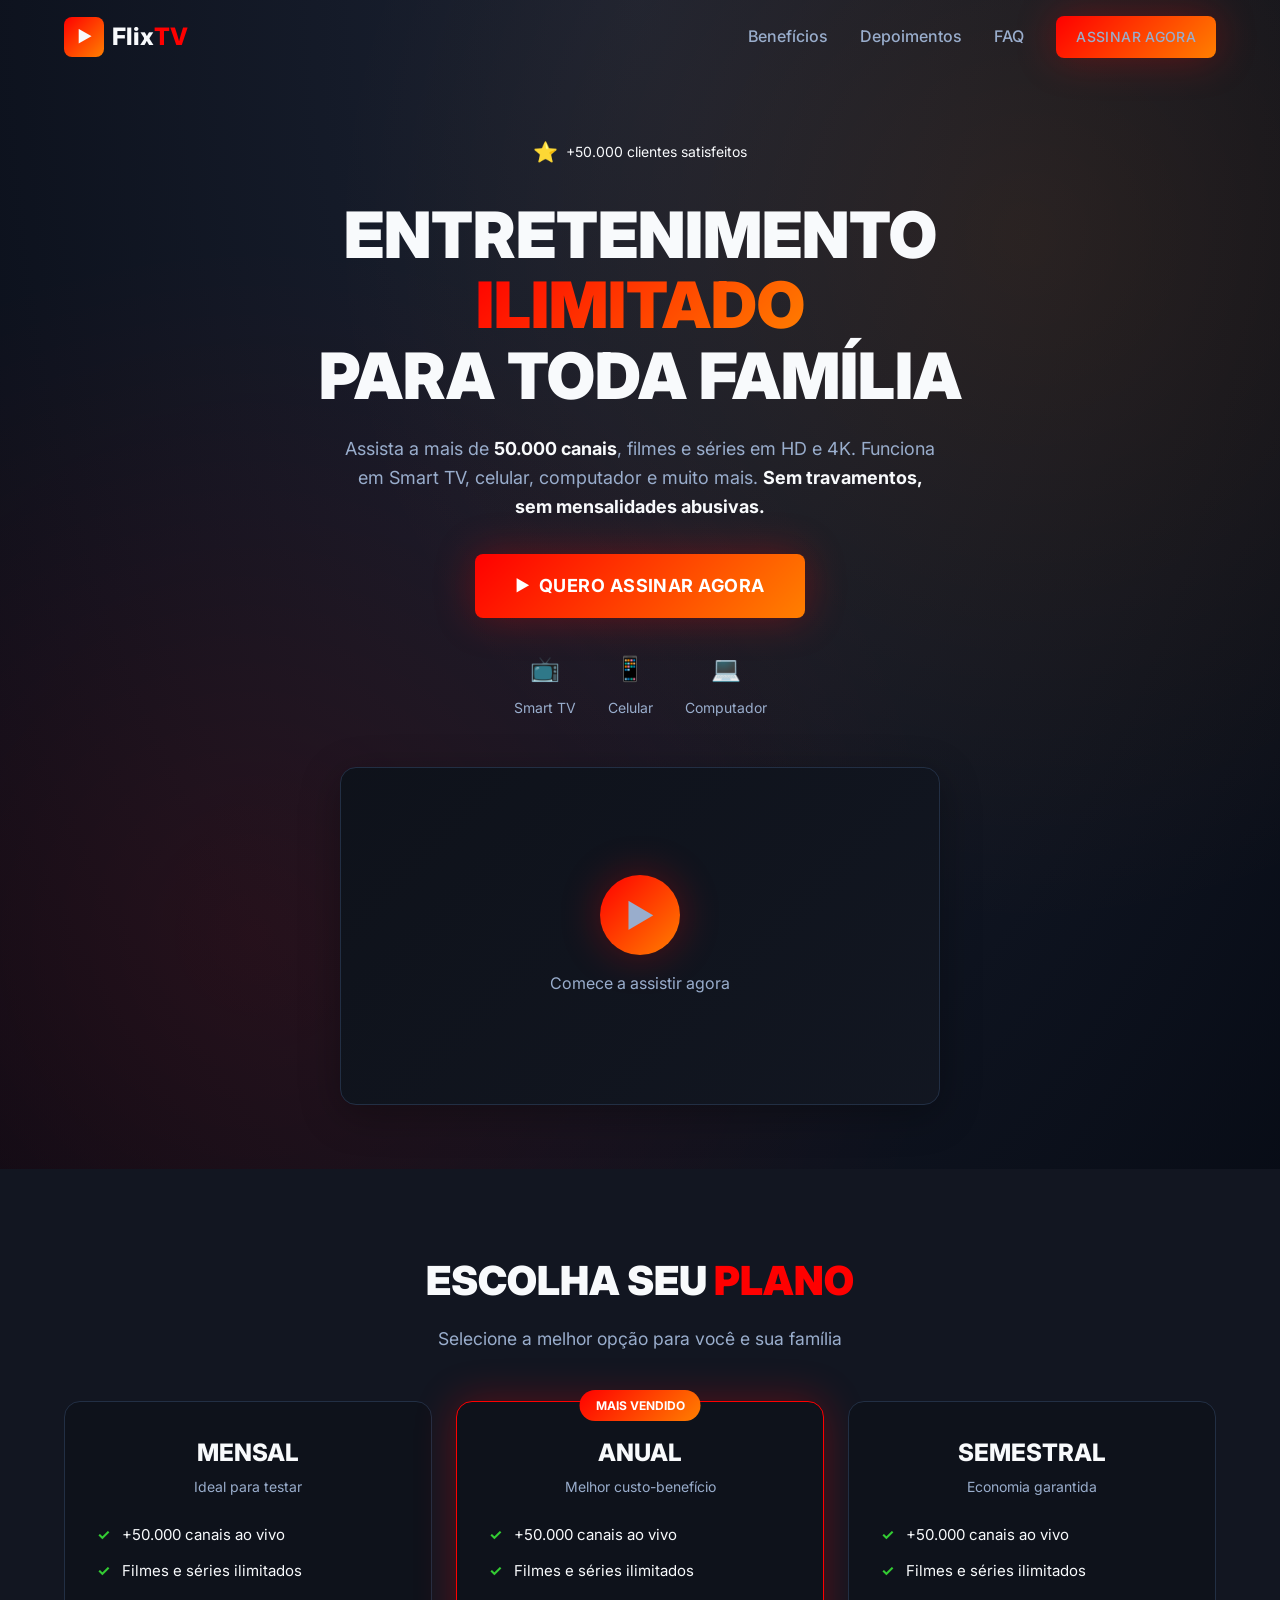
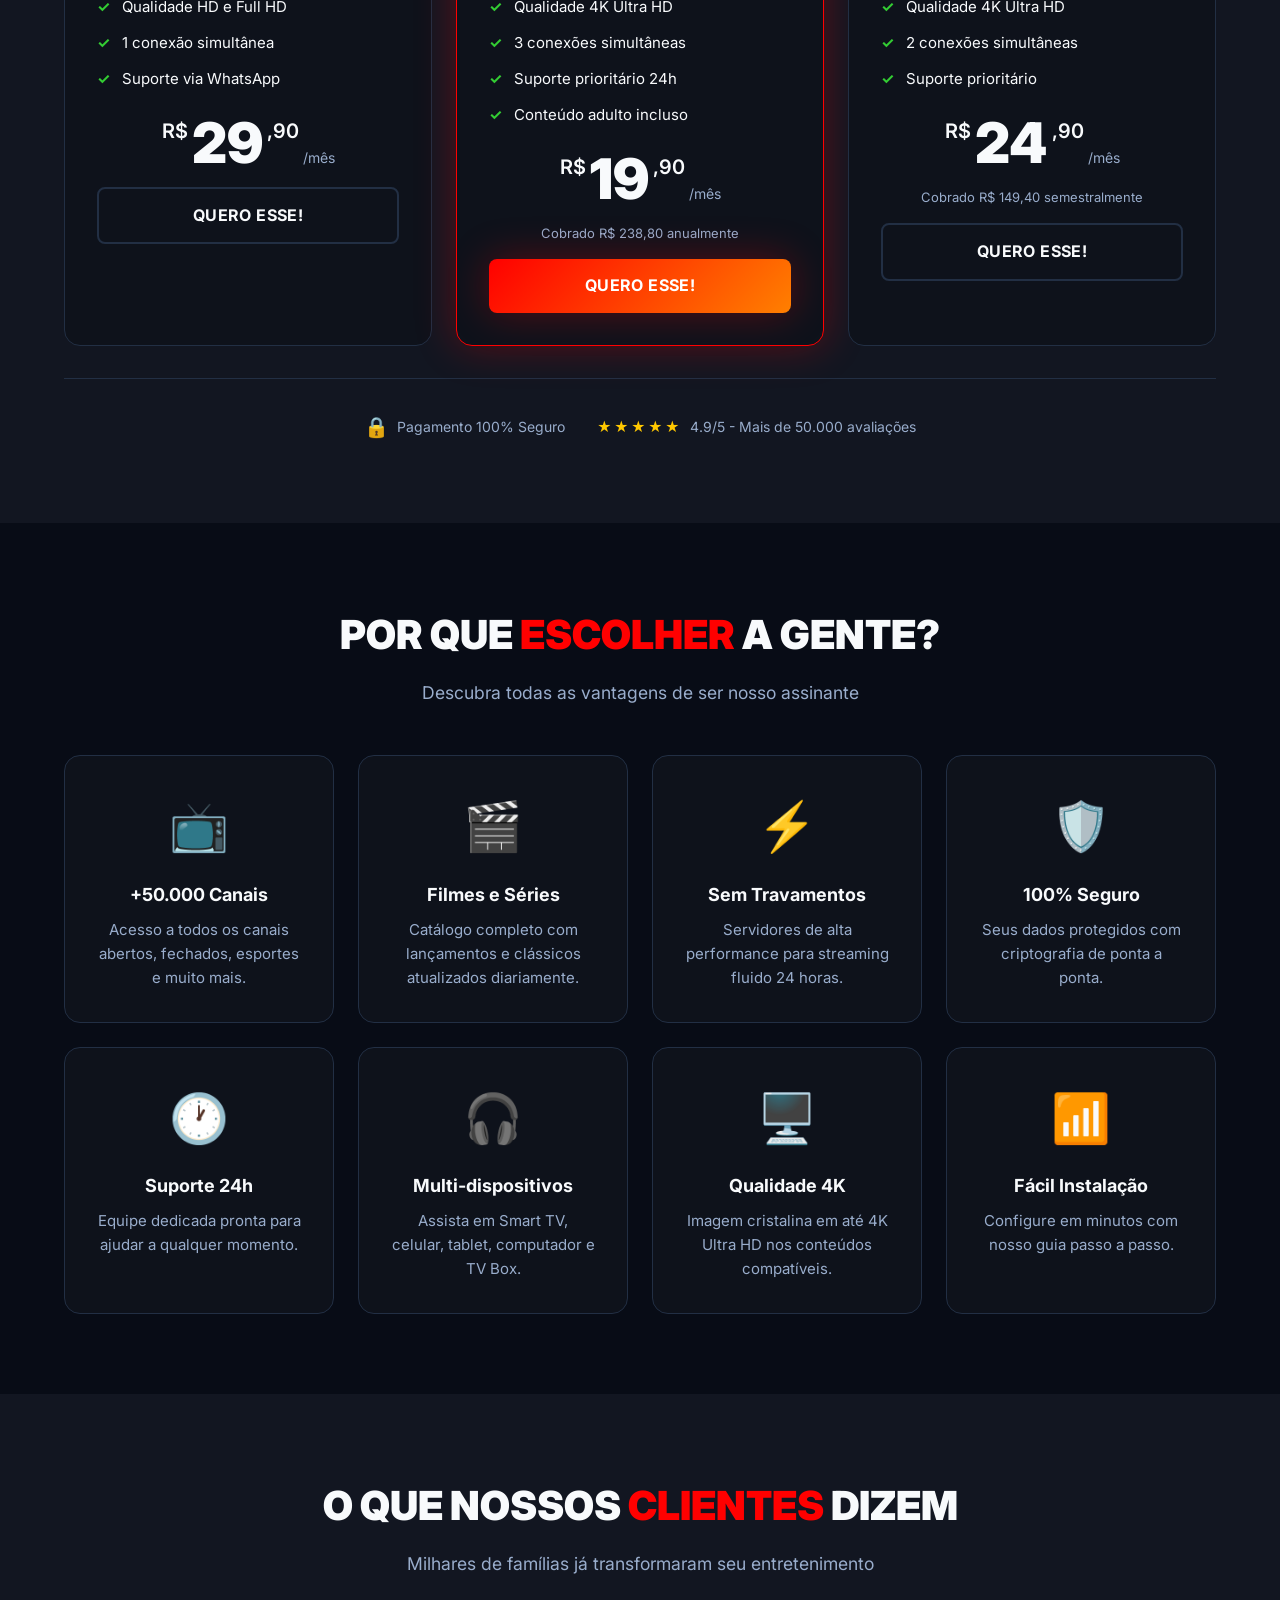
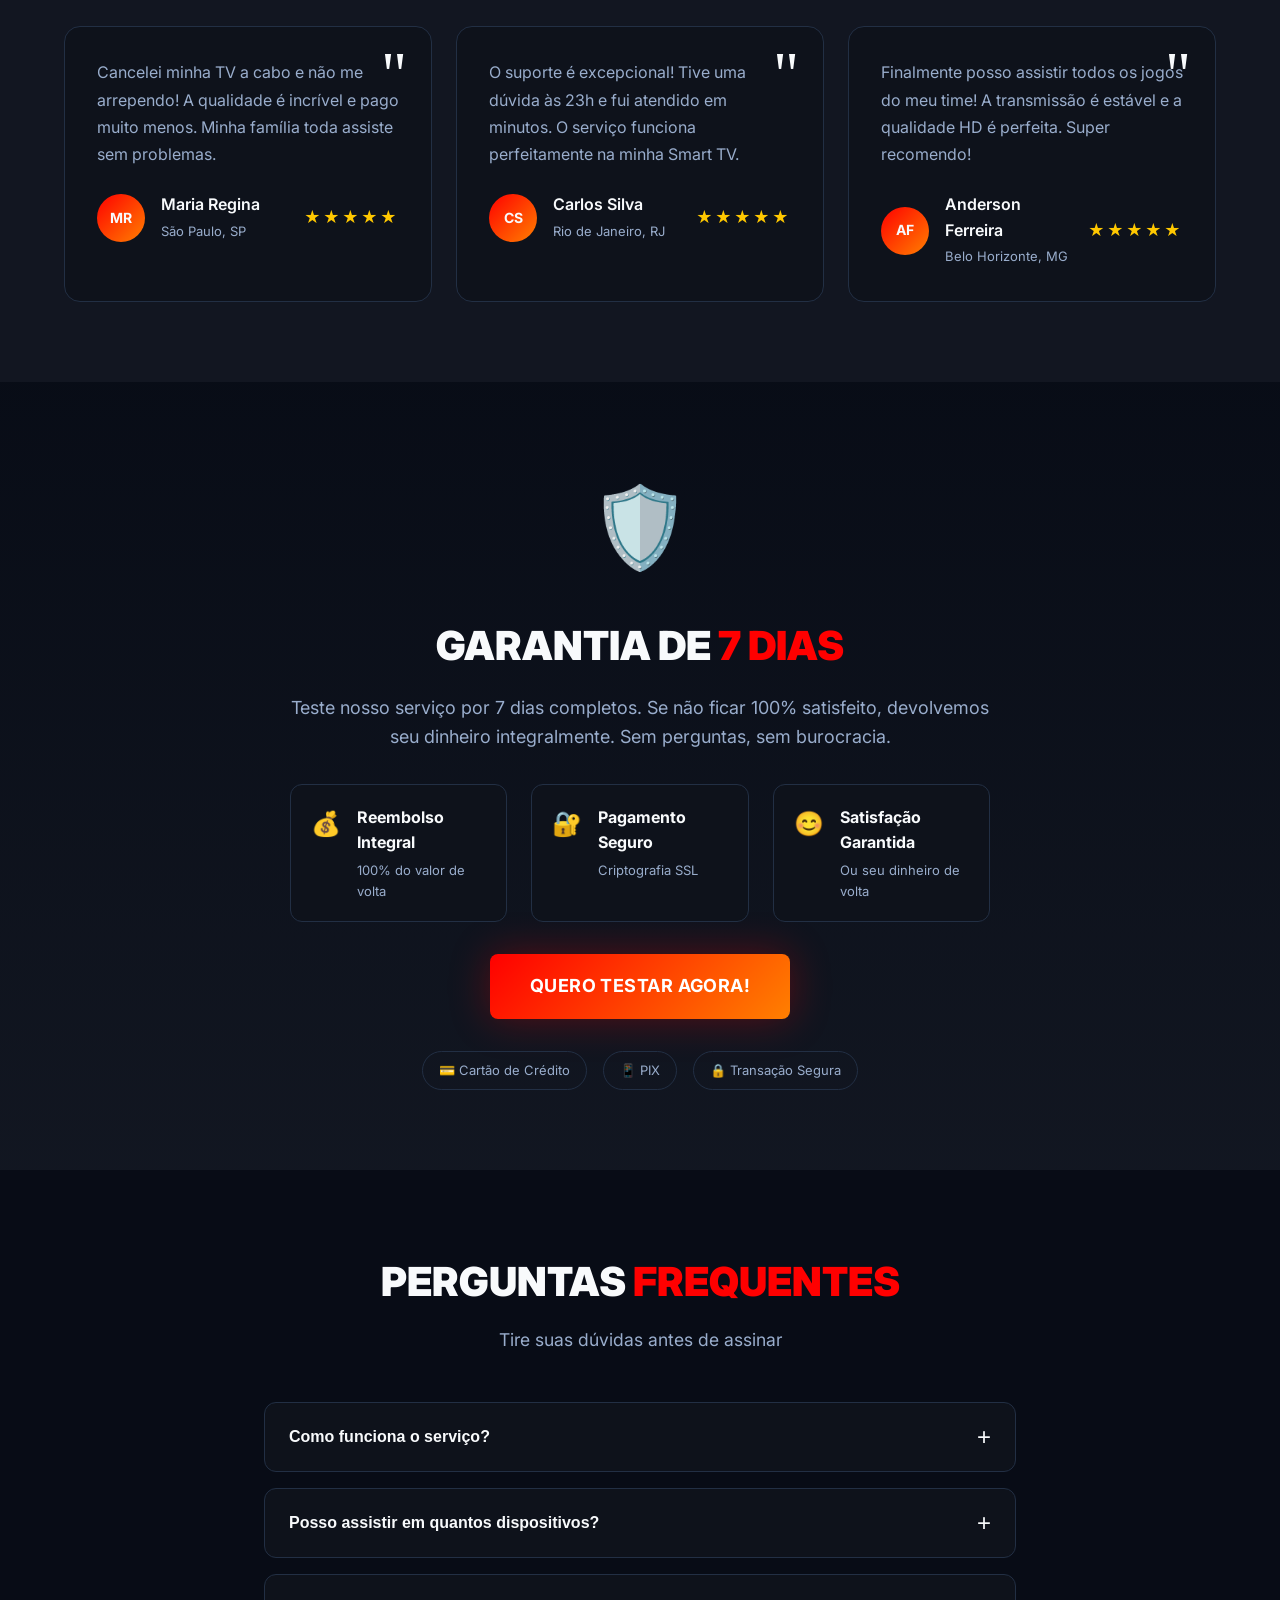
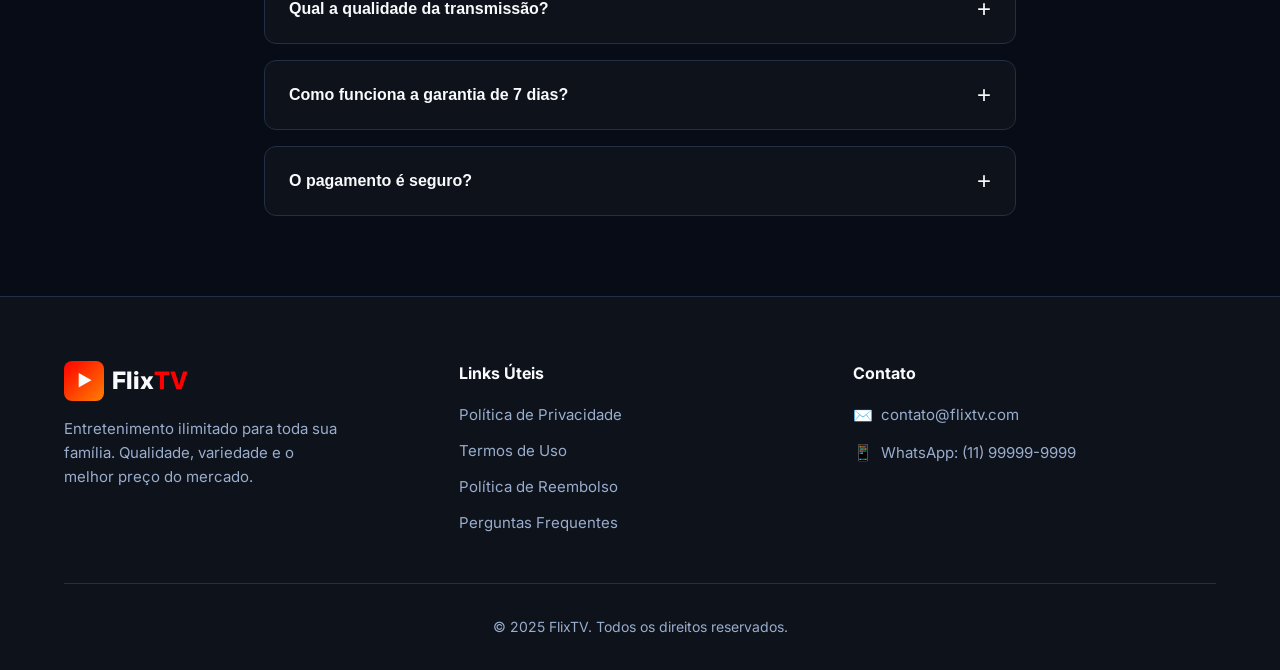
==== static-site/index.html @ 09fdca59 "Changes" ====
<!DOCTYPE html>
<html lang="pt-BR">
<head>
  <meta charset="UTF-8">
  <meta name="viewport" content="width=device-width, initial-scale=1.0">
  <meta name="description" content="Assine agora e tenha acesso a mais de 50.000 canais, filmes e séries. Entretenimento ilimitado para toda a família.">
  <meta name="author" content="FlixTV">
  
  <meta property="og:title" content="FlixTV - Entretenimento Ilimitado">
  <meta property="og:description" content="Mais de 50.000 canais, filmes e séries em HD e 4K">
  <meta property="og:type" content="website">
  
  <title>FlixTV - Entretenimento Ilimitado para Toda Família</title>
  
  <link rel="stylesheet" href="assets/css/style.css">
  <link rel="preconnect" href="https://fonts.googleapis.com">
  <link rel="preconnect" href="https://fonts.gstatic.com" crossorigin>
  <link href="https://fonts.googleapis.com/css2?family=Inter:wght@400;500;600;700;800;900&display=swap" rel="stylesheet">
</head>
<body>
  <!-- Header -->
  <header class="header" id="header">
    <div class="container header-content">
      <a href="#" class="logo">
        <span class="logo-icon">▶</span>
        <span class="logo-text">Flix<span class="logo-highlight">TV</span></span>
      </a>
      
      <nav class="nav-desktop">
        <a href="#beneficios">Benefícios</a>
        <a href="#depoimentos">Depoimentos</a>
        <a href="#faq">FAQ</a>
        <a href="#oferta" class="btn btn-cta btn-small">Assinar Agora</a>
      </nav>
      
      <button class="mobile-menu-btn" id="mobileMenuBtn" aria-label="Menu">
        <span class="hamburger-line"></span>
        <span class="hamburger-line"></span>
        <span class="hamburger-line"></span>
      </button>
    </div>
    
    <nav class="nav-mobile" id="mobileMenu">
      <a href="#beneficios">Benefícios</a>
      <a href="#depoimentos">Depoimentos</a>
      <a href="#faq">FAQ</a>
      <a href="#oferta" class="btn btn-cta">ASSINAR AGORA</a>
    </nav>
  </header>

  <!-- Hero Section -->
  <section class="hero">
    <div class="hero-bg-animation"></div>
    <div class="container hero-content">
      <div class="hero-badge">
        <span class="badge-icon">⭐</span>
        <span>+50.000 clientes satisfeitos</span>
      </div>
      
      <h1 class="hero-title">
        ENTRETENIMENTO <span class="text-gradient">ILIMITADO</span><br>
        PARA TODA FAMÍLIA
      </h1>
      
      <p class="hero-subtitle">
        Assista a mais de <strong>50.000 canais</strong>, filmes e séries em HD e 4K.
        Funciona em Smart TV, celular, computador e muito mais.
        <strong>Sem travamentos, sem mensalidades abusivas.</strong>
      </p>
      
      <a href="#oferta" class="btn btn-cta btn-large pulse-animation">
        <span class="btn-icon">▶</span>
        QUERO ASSINAR AGORA
      </a>
      
      <div class="devices-list">
        <div class="device-item">
          <span class="device-icon">📺</span>
          <span>Smart TV</span>
        </div>
        <div class="device-item">
          <span class="device-icon">📱</span>
          <span>Celular</span>
        </div>
        <div class="device-item">
          <span class="device-icon">💻</span>
          <span>Computador</span>
        </div>
      </div>
      
      <div class="hero-mockup">
        <div class="mockup-screen">
          <div class="mockup-content">
            <div class="mockup-play-btn">▶</div>
            <p>Comece a assistir agora</p>
          </div>
        </div>
      </div>
    </div>
  </section>

  <!-- Offer Section -->
  <section class="offer" id="oferta">
    <div class="container">
      <div class="section-header">
        <h2>ESCOLHA SEU <span class="text-primary">PLANO</span></h2>
        <p>Selecione a melhor opção para você e sua família</p>
      </div>
      
      <div class="plans-grid">
        <!-- Plano Mensal -->
        <div class="plan-card">
          <div class="plan-header">
            <h3 class="plan-name">MENSAL</h3>
            <p class="plan-description">Ideal para testar</p>
          </div>
          <div class="plan-features">
            <div class="feature-item">
              <span class="feature-icon">✓</span>
              <span>+50.000 canais ao vivo</span>
            </div>
            <div class="feature-item">
              <span class="feature-icon">✓</span>
              <span>Filmes e séries ilimitados</span>
            </div>
            <div class="feature-item">
              <span class="feature-icon">✓</span>
              <span>Qualidade HD e Full HD</span>
            </div>
            <div class="feature-item">
              <span class="feature-icon">✓</span>
              <span>1 conexão simultânea</span>
            </div>
            <div class="feature-item">
              <span class="feature-icon">✓</span>
              <span>Suporte via WhatsApp</span>
            </div>
          </div>
          <div class="plan-price">
            <span class="price-currency">R$</span>
            <span class="price-value">29</span>
            <span class="price-cents">,90</span>
            <span class="price-period">/mês</span>
          </div>
          <a href="#" class="btn btn-outline btn-block">QUERO ESSE!</a>
        </div>
        
        <!-- Plano Anual (Popular) -->
        <div class="plan-card plan-popular">
          <div class="popular-badge">MAIS VENDIDO</div>
          <div class="plan-header">
            <h3 class="plan-name">ANUAL</h3>
            <p class="plan-description">Melhor custo-benefício</p>
          </div>
          <div class="plan-features">
            <div class="feature-item">
              <span class="feature-icon">✓</span>
              <span>+50.000 canais ao vivo</span>
            </div>
            <div class="feature-item">
              <span class="feature-icon">✓</span>
              <span>Filmes e séries ilimitados</span>
            </div>
            <div class="feature-item">
              <span class="feature-icon">✓</span>
              <span>Qualidade 4K Ultra HD</span>
            </div>
            <div class="feature-item">
              <span class="feature-icon">✓</span>
              <span>3 conexões simultâneas</span>
            </div>
            <div class="feature-item">
              <span class="feature-icon">✓</span>
              <span>Suporte prioritário 24h</span>
            </div>
            <div class="feature-item">
              <span class="feature-icon">✓</span>
              <span>Conteúdo adulto incluso</span>
            </div>
          </div>
          <div class="plan-price">
            <span class="price-currency">R$</span>
            <span class="price-value">19</span>
            <span class="price-cents">,90</span>
            <span class="price-period">/mês</span>
          </div>
          <p class="plan-note">Cobrado R$ 238,80 anualmente</p>
          <a href="#" class="btn btn-cta btn-block">QUERO ESSE!</a>
        </div>
        
        <!-- Plano Semestral -->
        <div class="plan-card">
          <div class="plan-header">
            <h3 class="plan-name">SEMESTRAL</h3>
            <p class="plan-description">Economia garantida</p>
          </div>
          <div class="plan-features">
            <div class="feature-item">
              <span class="feature-icon">✓</span>
              <span>+50.000 canais ao vivo</span>
            </div>
            <div class="feature-item">
              <span class="feature-icon">✓</span>
              <span>Filmes e séries ilimitados</span>
            </div>
            <div class="feature-item">
              <span class="feature-icon">✓</span>
              <span>Qualidade 4K Ultra HD</span>
            </div>
            <div class="feature-item">
              <span class="feature-icon">✓</span>
              <span>2 conexões simultâneas</span>
            </div>
            <div class="feature-item">
              <span class="feature-icon">✓</span>
              <span>Suporte prioritário</span>
            </div>
          </div>
          <div class="plan-price">
            <span class="price-currency">R$</span>
            <span class="price-value">24</span>
            <span class="price-cents">,90</span>
            <span class="price-period">/mês</span>
          </div>
          <p class="plan-note">Cobrado R$ 149,40 semestralmente</p>
          <a href="#" class="btn btn-outline btn-block">QUERO ESSE!</a>
        </div>
      </div>
      
      <div class="security-badges">
        <div class="security-badge">
          <span class="badge-icon">🔒</span>
          <span>Pagamento 100% Seguro</span>
        </div>
        <div class="stars-rating">
          <span class="stars">★★★★★</span>
          <span>4.9/5 - Mais de 50.000 avaliações</span>
        </div>
      </div>
    </div>
  </section>

  <!-- Features Section -->
  <section class="features" id="beneficios">
    <div class="container">
      <div class="section-header">
        <h2>POR QUE <span class="text-primary">ESCOLHER</span> A GENTE?</h2>
        <p>Descubra todas as vantagens de ser nosso assinante</p>
      </div>
      
      <div class="features-grid">
        <div class="feature-card">
          <div class="feature-icon-large">📺</div>
          <h3>+50.000 Canais</h3>
          <p>Acesso a todos os canais abertos, fechados, esportes e muito mais.</p>
        </div>
        
        <div class="feature-card">
          <div class="feature-icon-large">🎬</div>
          <h3>Filmes e Séries</h3>
          <p>Catálogo completo com lançamentos e clássicos atualizados diariamente.</p>
        </div>
        
        <div class="feature-card">
          <div class="feature-icon-large">⚡</div>
          <h3>Sem Travamentos</h3>
          <p>Servidores de alta performance para streaming fluido 24 horas.</p>
        </div>
        
        <div class="feature-card">
          <div class="feature-icon-large">🛡️</div>
          <h3>100% Seguro</h3>
          <p>Seus dados protegidos com criptografia de ponta a ponta.</p>
        </div>
        
        <div class="feature-card">
          <div class="feature-icon-large">🕐</div>
          <h3>Suporte 24h</h3>
          <p>Equipe dedicada pronta para ajudar a qualquer momento.</p>
        </div>
        
        <div class="feature-card">
          <div class="feature-icon-large">🎧</div>
          <h3>Multi-dispositivos</h3>
          <p>Assista em Smart TV, celular, tablet, computador e TV Box.</p>
        </div>
        
        <div class="feature-card">
          <div class="feature-icon-large">🖥️</div>
          <h3>Qualidade 4K</h3>
          <p>Imagem cristalina em até 4K Ultra HD nos conteúdos compatíveis.</p>
        </div>
        
        <div class="feature-card">
          <div class="feature-icon-large">📶</div>
          <h3>Fácil Instalação</h3>
          <p>Configure em minutos com nosso guia passo a passo.</p>
        </div>
      </div>
    </div>
  </section>

  <!-- Testimonials Section -->
  <section class="testimonials" id="depoimentos">
    <div class="container">
      <div class="section-header">
        <h2>O QUE NOSSOS <span class="text-primary">CLIENTES</span> DIZEM</h2>
        <p>Milhares de famílias já transformaram seu entretenimento</p>
      </div>
      
      <div class="testimonials-grid">
        <div class="testimonial-card">
          <div class="quote-icon">"</div>
          <p class="testimonial-text">Cancelei minha TV a cabo e não me arrependo! A qualidade é incrível e pago muito menos. Minha família toda assiste sem problemas.</p>
          <div class="testimonial-author">
            <div class="author-avatar">MR</div>
            <div class="author-info">
              <strong>Maria Regina</strong>
              <span>São Paulo, SP</span>
            </div>
            <div class="author-rating">★★★★★</div>
          </div>
        </div>
        
        <div class="testimonial-card">
          <div class="quote-icon">"</div>
          <p class="testimonial-text">O suporte é excepcional! Tive uma dúvida às 23h e fui atendido em minutos. O serviço funciona perfeitamente na minha Smart TV.</p>
          <div class="testimonial-author">
            <div class="author-avatar">CS</div>
            <div class="author-info">
              <strong>Carlos Silva</strong>
              <span>Rio de Janeiro, RJ</span>
            </div>
            <div class="author-rating">★★★★★</div>
          </div>
        </div>
        
        <div class="testimonial-card">
          <div class="quote-icon">"</div>
          <p class="testimonial-text">Finalmente posso assistir todos os jogos do meu time! A transmissão é estável e a qualidade HD é perfeita. Super recomendo!</p>
          <div class="testimonial-author">
            <div class="author-avatar">AF</div>
            <div class="author-info">
              <strong>Anderson Ferreira</strong>
              <span>Belo Horizonte, MG</span>
            </div>
            <div class="author-rating">★★★★★</div>
          </div>
        </div>
      </div>
    </div>
  </section>

  <!-- Guarantee Section -->
  <section class="guarantee">
    <div class="container">
      <div class="guarantee-content">
        <div class="guarantee-icon">🛡️</div>
        <h2>GARANTIA DE <span class="text-primary">7 DIAS</span></h2>
        <p class="guarantee-text">
          Teste nosso serviço por 7 dias completos. Se não ficar 100% satisfeito, 
          devolvemos seu dinheiro integralmente. Sem perguntas, sem burocracia.
        </p>
        
        <div class="guarantee-points">
          <div class="guarantee-point">
            <span class="point-icon">💰</span>
            <div>
              <strong>Reembolso Integral</strong>
              <p>100% do valor de volta</p>
            </div>
          </div>
          <div class="guarantee-point">
            <span class="point-icon">🔐</span>
            <div>
              <strong>Pagamento Seguro</strong>
              <p>Criptografia SSL</p>
            </div>
          </div>
          <div class="guarantee-point">
            <span class="point-icon">😊</span>
            <div>
              <strong>Satisfação Garantida</strong>
              <p>Ou seu dinheiro de volta</p>
            </div>
          </div>
        </div>
        
        <a href="#oferta" class="btn btn-cta btn-large">QUERO TESTAR AGORA!</a>
        
        <div class="payment-badges">
          <span class="payment-badge">💳 Cartão de Crédito</span>
          <span class="payment-badge">📱 PIX</span>
          <span class="payment-badge">🔒 Transação Segura</span>
        </div>
      </div>
    </div>
  </section>

  <!-- FAQ Section -->
  <section class="faq" id="faq">
    <div class="container container-narrow">
      <div class="section-header">
        <h2>PERGUNTAS <span class="text-primary">FREQUENTES</span></h2>
        <p>Tire suas dúvidas antes de assinar</p>
      </div>
      
      <div class="accordion">
        <div class="accordion-item">
          <button class="accordion-header">
            <span>Como funciona o serviço?</span>
            <span class="accordion-icon">+</span>
          </button>
          <div class="accordion-content">
            <p>Após a confirmação do pagamento, você recebe seus dados de acesso por e-mail e WhatsApp. É só instalar o aplicativo no seu dispositivo (TV, celular, computador) e começar a assistir imediatamente.</p>
          </div>
        </div>
        
        <div class="accordion-item">
          <button class="accordion-header">
            <span>Posso assistir em quantos dispositivos?</span>
            <span class="accordion-icon">+</span>
          </button>
          <div class="accordion-content">
            <p>Você pode assistir em até 3 dispositivos simultaneamente. Isso significa que toda sua família pode aproveitar ao mesmo tempo em TVs, celulares e computadores diferentes.</p>
          </div>
        </div>
        
        <div class="accordion-item">
          <button class="accordion-header">
            <span>Qual a qualidade da transmissão?</span>
            <span class="accordion-icon">+</span>
          </button>
          <div class="accordion-content">
            <p>Oferecemos transmissão em SD, HD, Full HD e 4K. A qualidade se adapta automaticamente à sua velocidade de internet para garantir a melhor experiência possível.</p>
          </div>
        </div>
        
        <div class="accordion-item">
          <button class="accordion-header">
            <span>Como funciona a garantia de 7 dias?</span>
            <span class="accordion-icon">+</span>
          </button>
          <div class="accordion-content">
            <p>Se por qualquer motivo você não ficar satisfeito nos primeiros 7 dias, basta entrar em contato conosco que devolvemos 100% do valor pago. Sem perguntas, sem burocracia.</p>
          </div>
        </div>
        
        <div class="accordion-item">
          <button class="accordion-header">
            <span>O pagamento é seguro?</span>
            <span class="accordion-icon">+</span>
          </button>
          <div class="accordion-content">
            <p>Sim! Utilizamos as principais plataformas de pagamento do Brasil com criptografia SSL. Aceitamos cartão de crédito, PIX e boleto bancário. Seus dados estão 100% protegidos.</p>
          </div>
        </div>
      </div>
    </div>
  </section>

  <!-- Footer -->
  <footer class="footer">
    <div class="container">
      <div class="footer-grid">
        <div class="footer-brand">
          <a href="#" class="logo">
            <span class="logo-icon">▶</span>
            <span class="logo-text">Flix<span class="logo-highlight">TV</span></span>
          </a>
          <p>Entretenimento ilimitado para toda sua família. Qualidade, variedade e o melhor preço do mercado.</p>
        </div>
        
        <div class="footer-links">
          <h4>Links Úteis</h4>
          <ul>
            <li><a href="#">Política de Privacidade</a></li>
            <li><a href="#">Termos de Uso</a></li>
            <li><a href="#">Política de Reembolso</a></li>
            <li><a href="#faq">Perguntas Frequentes</a></li>
          </ul>
        </div>
        
        <div class="footer-contact">
          <h4>Contato</h4>
          <ul>
            <li>
              <a href="mailto:contato@flixtv.com">
                <span class="contact-icon">✉️</span>
                contato@flixtv.com
              </a>
            </li>
            <li>
              <a href="https://wa.me/5511999999999" target="_blank">
                <span class="contact-icon">📱</span>
                WhatsApp: (11) 99999-9999
              </a>
            </li>
          </ul>
        </div>
      </div>
      
      <div class="footer-bottom">
        <p>&copy; 2025 FlixTV. Todos os direitos reservados.</p>
      </div>
    </div>
  </footer>

  <!-- Floating CTA -->
  <div class="floating-cta" id="floatingCta">
    <a href="#oferta" class="btn btn-cta">
      <span class="btn-icon">▶</span>
      ASSINAR AGORA
    </a>
  </div>

  <script src="assets/js/main.js"></script>
</body>
</html>
---- static-site/assets/css/style.css ----
/* ========================================
   VARIABLES & RESET
======================================== */
:root {
  /* Colors */
  --primary: 0 100% 50%;
  --primary-dark: 0 100% 45%;
  --background: 222 47% 6%;
  --background-light: 222 30% 10%;
  --foreground: 210 40% 98%;
  --muted: 217 33% 70%;
  --card: 222 30% 8%;
  --card-hover: 222 30% 12%;
  --border: 217 33% 20%;
  --accent: 47 100% 50%;
  
  /* Gradients */
  --gradient-primary: linear-gradient(135deg, hsl(0 100% 50%), hsl(30 100% 50%));
  --gradient-hero: radial-gradient(ellipse at top, hsl(222 30% 15%), hsl(222 47% 6%));
  
  /* Shadows */
  --shadow-glow: 0 0 40px hsla(0, 100%, 50%, 0.3);
  --shadow-card: 0 10px 40px rgba(0, 0, 0, 0.3);
  
  /* Typography */
  --font-family: 'Inter', -apple-system, BlinkMacSystemFont, sans-serif;
  
  /* Spacing */
  --container-max: 1200px;
  --section-padding: 5rem 0;
}

* {
  margin: 0;
  padding: 0;
  box-sizing: border-box;
}

html {
  scroll-behavior: smooth;
}

body {
  font-family: var(--font-family);
  background-color: hsl(var(--background));
  color: hsl(var(--foreground));
  line-height: 1.6;
  overflow-x: hidden;
}

a {
  text-decoration: none;
  color: inherit;
  transition: color 0.3s ease;
}

ul {
  list-style: none;
}

img {
  max-width: 100%;
  height: auto;
}

/* ========================================
   UTILITIES
======================================== */
.container {
  max-width: var(--container-max);
  margin: 0 auto;
  padding: 0 1.5rem;
}

.container-narrow {
  max-width: 800px;
}

.text-primary {
  color: hsl(var(--primary));
}

.text-gradient {
  background: var(--gradient-primary);
  -webkit-background-clip: text;
  -webkit-text-fill-color: transparent;
  background-clip: text;
}

.section-header {
  text-align: center;
  margin-bottom: 3rem;
}

.section-header h2 {
  font-size: clamp(1.75rem, 5vw, 2.5rem);
  font-weight: 900;
  margin-bottom: 0.75rem;
  text-transform: uppercase;
}

.section-header p {
  color: hsl(var(--muted));
  font-size: 1.1rem;
}

/* ========================================
   BUTTONS
======================================== */
.btn {
  display: inline-flex;
  align-items: center;
  justify-content: center;
  gap: 0.5rem;
  padding: 0.875rem 1.75rem;
  border-radius: 0.5rem;
  font-weight: 700;
  font-size: 1rem;
  cursor: pointer;
  transition: all 0.3s ease;
  border: none;
  text-transform: uppercase;
  letter-spacing: 0.025em;
}

.btn-cta {
  background: var(--gradient-primary);
  color: white;
  box-shadow: var(--shadow-glow);
}

.btn-cta:hover {
  transform: translateY(-2px);
  box-shadow: 0 0 60px hsla(0, 100%, 50%, 0.4);
}

.btn-outline {
  background: transparent;
  color: hsl(var(--foreground));
  border: 2px solid hsl(var(--border));
}

.btn-outline:hover {
  border-color: hsl(var(--primary));
  color: hsl(var(--primary));
}

.btn-small {
  padding: 0.625rem 1.25rem;
  font-size: 0.875rem;
}

.btn-large {
  padding: 1.125rem 2.5rem;
  font-size: 1.125rem;
}

.btn-block {
  width: 100%;
}

.btn-icon {
  font-size: 0.875em;
}

.pulse-animation {
  animation: pulse 2s cubic-bezier(0.4, 0, 0.6, 1) infinite;
}

@keyframes pulse {
  0%, 100% {
    box-shadow: var(--shadow-glow);
  }
  50% {
    box-shadow: 0 0 80px hsla(0, 100%, 50%, 0.5);
  }
}

/* ========================================
   HEADER
======================================== */
.header {
  position: fixed;
  top: 0;
  left: 0;
  right: 0;
  z-index: 100;
  padding: 1rem 0;
  transition: all 0.3s ease;
}

.header.scrolled {
  background: hsla(var(--background), 0.95);
  backdrop-filter: blur(10px);
  border-bottom: 1px solid hsl(var(--border));
  padding: 0.75rem 0;
}

.header-content {
  display: flex;
  align-items: center;
  justify-content: space-between;
}

.logo {
  display: flex;
  align-items: center;
  gap: 0.5rem;
  font-size: 1.5rem;
  font-weight: 800;
}

.logo-icon {
  display: flex;
  align-items: center;
  justify-content: center;
  width: 2.5rem;
  height: 2.5rem;
  background: var(--gradient-primary);
  border-radius: 0.5rem;
  font-size: 1rem;
}

.logo-highlight {
  color: hsl(var(--primary));
}

.nav-desktop {
  display: flex;
  align-items: center;
  gap: 2rem;
}

.nav-desktop a {
  color: hsl(var(--muted));
  font-weight: 500;
  transition: color 0.3s ease;
}

.nav-desktop a:hover {
  color: hsl(var(--foreground));
}

.mobile-menu-btn {
  display: none;
  flex-direction: column;
  gap: 5px;
  background: none;
  border: none;
  cursor: pointer;
  padding: 0.5rem;
}

.hamburger-line {
  width: 24px;
  height: 2px;
  background: hsl(var(--foreground));
  transition: all 0.3s ease;
}

.nav-mobile {
  display: none;
  flex-direction: column;
  gap: 1rem;
  padding: 1.5rem;
  background: hsl(var(--card));
  border-top: 1px solid hsl(var(--border));
}

.nav-mobile.active {
  display: flex;
}

.nav-mobile a {
  padding: 0.75rem 0;
  color: hsl(var(--muted));
  font-weight: 500;
  border-bottom: 1px solid hsl(var(--border));
}

@media (max-width: 768px) {
  .nav-desktop {
    display: none;
  }
  
  .mobile-menu-btn {
    display: flex;
  }
}

/* ========================================
   HERO SECTION
======================================== */
.hero {
  position: relative;
  min-height: 100vh;
  display: flex;
  align-items: center;
  padding: 8rem 0 4rem;
  background: var(--gradient-hero);
  overflow: hidden;
}

.hero-bg-animation {
  position: absolute;
  inset: 0;
  background: 
    radial-gradient(circle at 20% 80%, hsla(0, 100%, 50%, 0.1) 0%, transparent 50%),
    radial-gradient(circle at 80% 20%, hsla(30, 100%, 50%, 0.1) 0%, transparent 50%);
  animation: bgPulse 8s ease-in-out infinite;
}

@keyframes bgPulse {
  0%, 100% {
    opacity: 0.5;
  }
  50% {
    opacity: 1;
  }
}

.hero-content {
  position: relative;
  z-index: 1;
  text-align: center;
  max-width: 900px;
  margin: 0 auto;
}

.hero-badge {
  display: inline-flex;
  align-items: center;
  gap: 0.5rem;
  padding: 0.5rem 1rem;
  background: hsla(var(--foreground), 0.1);
  border: 1px solid hsla(var(--foreground), 0.2);
  border-radius: 9999px;
  font-size: 0.875rem;
  margin-bottom: 1.5rem;
  animation: fadeInDown 0.6s ease-out;
}

.badge-icon {
  color: hsl(var(--accent));
}

@keyframes fadeInDown {
  from {
    opacity: 0;
    transform: translateY(-20px);
  }
  to {
    opacity: 1;
    transform: translateY(0);
  }
}

.hero-title {
  font-size: clamp(2rem, 7vw, 4rem);
  font-weight: 900;
  line-height: 1.1;
  margin-bottom: 1.5rem;
  animation: fadeInUp 0.6s ease-out 0.2s backwards;
}

@keyframes fadeInUp {
  from {
    opacity: 0;
    transform: translateY(20px);
  }
  to {
    opacity: 1;
    transform: translateY(0);
  }
}

.hero-subtitle {
  font-size: 1.125rem;
  color: hsl(var(--muted));
  max-width: 600px;
  margin: 0 auto 2rem;
  animation: fadeInUp 0.6s ease-out 0.4s backwards;
}

.hero-subtitle strong {
  color: hsl(var(--foreground));
}

.hero-content > .btn {
  animation: fadeInUp 0.6s ease-out 0.6s backwards;
}

.devices-list {
  display: flex;
  justify-content: center;
  gap: 2rem;
  margin-top: 2rem;
  animation: fadeInUp 0.6s ease-out 0.8s backwards;
}

.device-item {
  display: flex;
  flex-direction: column;
  align-items: center;
  gap: 0.5rem;
  color: hsl(var(--muted));
  font-size: 0.875rem;
}

.device-icon {
  font-size: 1.5rem;
}

.hero-mockup {
  margin-top: 3rem;
  animation: fadeInUp 0.6s ease-out 1s backwards;
}

.mockup-screen {
  max-width: 600px;
  margin: 0 auto;
  aspect-ratio: 16/9;
  background: linear-gradient(135deg, hsl(var(--card)), hsl(var(--background-light)));
  border: 1px solid hsl(var(--border));
  border-radius: 1rem;
  display: flex;
  align-items: center;
  justify-content: center;
  box-shadow: var(--shadow-card);
}

.mockup-content {
  text-align: center;
  color: hsl(var(--muted));
}

.mockup-play-btn {
  width: 80px;
  height: 80px;
  background: var(--gradient-primary);
  border-radius: 50%;
  display: flex;
  align-items: center;
  justify-content: center;
  font-size: 2rem;
  margin: 0 auto 1rem;
  box-shadow: var(--shadow-glow);
  cursor: pointer;
  transition: transform 0.3s ease;
}

.mockup-play-btn:hover {
  transform: scale(1.1);
}

/* ========================================
   OFFER SECTION
======================================== */
.offer {
  padding: var(--section-padding);
  background: hsl(var(--background-light));
}

.plans-grid {
  display: grid;
  grid-template-columns: repeat(auto-fit, minmax(300px, 1fr));
  gap: 1.5rem;
  margin-bottom: 2rem;
}

.plan-card {
  position: relative;
  background: hsl(var(--card));
  border: 1px solid hsl(var(--border));
  border-radius: 1rem;
  padding: 2rem;
  transition: all 0.3s ease;
}

.plan-card:hover {
  border-color: hsla(var(--primary), 0.5);
  transform: translateY(-4px);
}

.plan-popular {
  border-color: hsl(var(--primary));
  box-shadow: var(--shadow-glow);
  transform: scale(1.02);
}

.plan-popular:hover {
  transform: scale(1.02) translateY(-4px);
}

.popular-badge {
  position: absolute;
  top: -12px;
  left: 50%;
  transform: translateX(-50%);
  background: var(--gradient-primary);
  color: white;
  padding: 0.375rem 1rem;
  border-radius: 9999px;
  font-size: 0.75rem;
  font-weight: 700;
  text-transform: uppercase;
}

.plan-header {
  text-align: center;
  margin-bottom: 1.5rem;
}

.plan-name {
  font-size: 1.5rem;
  font-weight: 800;
  margin-bottom: 0.25rem;
}

.plan-description {
  color: hsl(var(--muted));
  font-size: 0.875rem;
}

.plan-features {
  display: flex;
  flex-direction: column;
  gap: 0.75rem;
  margin-bottom: 1.5rem;
}

.feature-item {
  display: flex;
  align-items: center;
  gap: 0.75rem;
  font-size: 0.9375rem;
}

.feature-icon {
  color: hsl(120 60% 50%);
  font-weight: bold;
}

.plan-price {
  text-align: center;
  margin-bottom: 1rem;
}

.price-currency {
  font-size: 1.25rem;
  font-weight: 600;
  vertical-align: top;
}

.price-value {
  font-size: 3.5rem;
  font-weight: 900;
  line-height: 1;
}

.price-cents {
  font-size: 1.25rem;
  font-weight: 600;
  vertical-align: top;
}

.price-period {
  color: hsl(var(--muted));
  font-size: 0.875rem;
}

.plan-note {
  text-align: center;
  color: hsl(var(--muted));
  font-size: 0.8125rem;
  margin-bottom: 1rem;
}

.security-badges {
  display: flex;
  flex-wrap: wrap;
  justify-content: center;
  gap: 2rem;
  padding-top: 2rem;
  border-top: 1px solid hsl(var(--border));
}

.security-badge {
  display: flex;
  align-items: center;
  gap: 0.5rem;
  color: hsl(var(--muted));
  font-size: 0.875rem;
}

.badge-icon {
  font-size: 1.25rem;
}

.stars-rating {
  display: flex;
  align-items: center;
  gap: 0.5rem;
  font-size: 0.875rem;
  color: hsl(var(--muted));
}

.stars {
  color: hsl(var(--accent));
  letter-spacing: 2px;
}

/* ========================================
   FEATURES SECTION
======================================== */
.features {
  padding: var(--section-padding);
}

.features-grid {
  display: grid;
  grid-template-columns: repeat(auto-fit, minmax(250px, 1fr));
  gap: 1.5rem;
}

.feature-card {
  background: hsl(var(--card));
  border: 1px solid hsl(var(--border));
  border-radius: 1rem;
  padding: 2rem;
  text-align: center;
  transition: all 0.3s ease;
}

.feature-card:hover {
  border-color: hsla(var(--primary), 0.5);
  transform: translateY(-4px);
  box-shadow: var(--shadow-glow);
}

.feature-icon-large {
  font-size: 3rem;
  margin-bottom: 1rem;
}

.feature-card h3 {
  font-size: 1.125rem;
  font-weight: 700;
  margin-bottom: 0.5rem;
}

.feature-card p {
  color: hsl(var(--muted));
  font-size: 0.9375rem;
}

/* ========================================
   TESTIMONIALS SECTION
======================================== */
.testimonials {
  padding: var(--section-padding);
  background: hsl(var(--background-light));
}

.testimonials-grid {
  display: grid;
  grid-template-columns: repeat(auto-fit, minmax(300px, 1fr));
  gap: 1.5rem;
}

.testimonial-card {
  background: hsl(var(--card));
  border: 1px solid hsl(var(--border));
  border-radius: 1rem;
  padding: 2rem;
  position: relative;
}

.quote-icon {
  position: absolute;
  top: 1rem;
  right: 1.5rem;
  font-size: 4rem;
  color: hsla(var(--primary), 0.2);
  font-family: Georgia, serif;
  line-height: 1;
}

.testimonial-text {
  font-size: 1rem;
  line-height: 1.7;
  color: hsl(var(--muted));
  margin-bottom: 1.5rem;
  position: relative;
  z-index: 1;
}

.testimonial-author {
  display: flex;
  align-items: center;
  gap: 1rem;
}

.author-avatar {
  width: 48px;
  height: 48px;
  background: var(--gradient-primary);
  border-radius: 50%;
  display: flex;
  align-items: center;
  justify-content: center;
  font-weight: 700;
  font-size: 0.875rem;
}

.author-info {
  flex: 1;
}

.author-info strong {
  display: block;
  font-weight: 600;
}

.author-info span {
  font-size: 0.8125rem;
  color: hsl(var(--muted));
}

.author-rating {
  color: hsl(var(--accent));
  letter-spacing: 2px;
}

/* ========================================
   GUARANTEE SECTION
======================================== */
.guarantee {
  padding: var(--section-padding);
  background: linear-gradient(180deg, hsl(var(--background)) 0%, hsl(var(--background-light)) 100%);
}

.guarantee-content {
  max-width: 700px;
  margin: 0 auto;
  text-align: center;
}

.guarantee-icon {
  font-size: 5rem;
  margin-bottom: 1.5rem;
}

.guarantee h2 {
  font-size: clamp(1.75rem, 5vw, 2.5rem);
  font-weight: 900;
  margin-bottom: 1rem;
}

.guarantee-text {
  font-size: 1.125rem;
  color: hsl(var(--muted));
  margin-bottom: 2rem;
}

.guarantee-points {
  display: grid;
  grid-template-columns: repeat(auto-fit, minmax(180px, 1fr));
  gap: 1.5rem;
  margin-bottom: 2rem;
}

.guarantee-point {
  display: flex;
  align-items: flex-start;
  gap: 1rem;
  text-align: left;
  background: hsl(var(--card));
  border: 1px solid hsl(var(--border));
  border-radius: 0.75rem;
  padding: 1.25rem;
}

.point-icon {
  font-size: 1.5rem;
}

.guarantee-point strong {
  display: block;
  margin-bottom: 0.25rem;
}

.guarantee-point p {
  font-size: 0.8125rem;
  color: hsl(var(--muted));
  margin: 0;
}

.payment-badges {
  display: flex;
  flex-wrap: wrap;
  justify-content: center;
  gap: 1rem;
  margin-top: 2rem;
}

.payment-badge {
  display: inline-flex;
  align-items: center;
  gap: 0.5rem;
  padding: 0.5rem 1rem;
  background: hsla(var(--foreground), 0.05);
  border: 1px solid hsl(var(--border));
  border-radius: 9999px;
  font-size: 0.8125rem;
  color: hsl(var(--muted));
}

/* ========================================
   FAQ SECTION
======================================== */
.faq {
  padding: var(--section-padding);
}

.accordion {
  display: flex;
  flex-direction: column;
  gap: 1rem;
}

.accordion-item {
  background: hsl(var(--card));
  border: 1px solid hsl(var(--border));
  border-radius: 0.75rem;
  overflow: hidden;
  transition: all 0.3s ease;
}

.accordion-item.active {
  border-color: hsla(var(--primary), 0.5);
  box-shadow: var(--shadow-glow);
}

.accordion-header {
  width: 100%;
  display: flex;
  align-items: center;
  justify-content: space-between;
  padding: 1.25rem 1.5rem;
  background: none;
  border: none;
  color: hsl(var(--foreground));
  font-size: 1rem;
  font-weight: 600;
  text-align: left;
  cursor: pointer;
  transition: color 0.3s ease;
}

.accordion-header:hover {
  color: hsl(var(--primary));
}

.accordion-icon {
  font-size: 1.5rem;
  font-weight: 300;
  transition: transform 0.3s ease;
}

.accordion-item.active .accordion-icon {
  transform: rotate(45deg);
}

.accordion-content {
  max-height: 0;
  overflow: hidden;
  transition: max-height 0.3s ease, padding 0.3s ease;
}

.accordion-item.active .accordion-content {
  max-height: 500px;
}

.accordion-content p {
  padding: 0 1.5rem 1.25rem;
  color: hsl(var(--muted));
  line-height: 1.7;
}

/* ========================================
   FOOTER
======================================== */
.footer {
  padding: 4rem 0 2rem;
  background: hsl(var(--card));
  border-top: 1px solid hsl(var(--border));
}

.footer-grid {
  display: grid;
  grid-template-columns: repeat(auto-fit, minmax(200px, 1fr));
  gap: 2rem;
  margin-bottom: 3rem;
}

.footer-brand .logo {
  margin-bottom: 1rem;
}

.footer-brand p {
  color: hsl(var(--muted));
  font-size: 0.9375rem;
  max-width: 280px;
}

.footer-links h4,
.footer-contact h4 {
  font-size: 1rem;
  font-weight: 700;
  margin-bottom: 1rem;
}

.footer-links ul,
.footer-contact ul {
  display: flex;
  flex-direction: column;
  gap: 0.75rem;
}

.footer-links a,
.footer-contact a {
  color: hsl(var(--muted));
  font-size: 0.9375rem;
  transition: color 0.3s ease;
  display: flex;
  align-items: center;
  gap: 0.5rem;
}

.footer-links a:hover,
.footer-contact a:hover {
  color: hsl(var(--primary));
}

.contact-icon {
  font-size: 1rem;
}

.footer-bottom {
  text-align: center;
  padding-top: 2rem;
  border-top: 1px solid hsl(var(--border));
}

.footer-bottom p {
  color: hsl(var(--muted));
  font-size: 0.875rem;
}

/* ========================================
   FLOATING CTA
======================================== */
.floating-cta {
  position: fixed;
  bottom: 1.5rem;
  right: 1.5rem;
  z-index: 90;
  opacity: 0;
  transform: translateY(100px);
  transition: all 0.3s ease;
  pointer-events: none;
}

.floating-cta.visible {
  opacity: 1;
  transform: translateY(0);
  pointer-events: all;
}

.floating-cta .btn {
  box-shadow: var(--shadow-glow), 0 10px 40px rgba(0, 0, 0, 0.4);
}

/* ========================================
   RESPONSIVE
======================================== */
@media (max-width: 768px) {
  :root {
    --section-padding: 3rem 0;
  }
  
  .hero {
    padding: 6rem 0 3rem;
  }
  
  .hero-title {
    font-size: clamp(1.75rem, 8vw, 2.5rem);
  }
  
  .devices-list {
    gap: 1rem;
  }
  
  .plans-grid {
    grid-template-columns: 1fr;
  }
  
  .plan-popular {
    transform: none;
    order: -1;
  }
  
  .plan-popular:hover {
    transform: translateY(-4px);
  }
  
  .guarantee-points {
    grid-template-columns: 1fr;
  }
  
  .floating-cta {
    left: 1rem;
    right: 1rem;
    bottom: 1rem;
  }
  
  .floating-cta .btn {
    width: 100%;
  }
}

@media (max-width: 480px) {
  .hero-badge {
    font-size: 0.75rem;
    padding: 0.375rem 0.75rem;
  }
  
  .hero-subtitle {
    font-size: 1rem;
  }
  
  .btn-large {
    padding: 1rem 1.5rem;
    font-size: 1rem;
  }
  
  .feature-card {
    padding: 1.5rem;
  }
  
  .plan-card {
    padding: 1.5rem;
  }
}
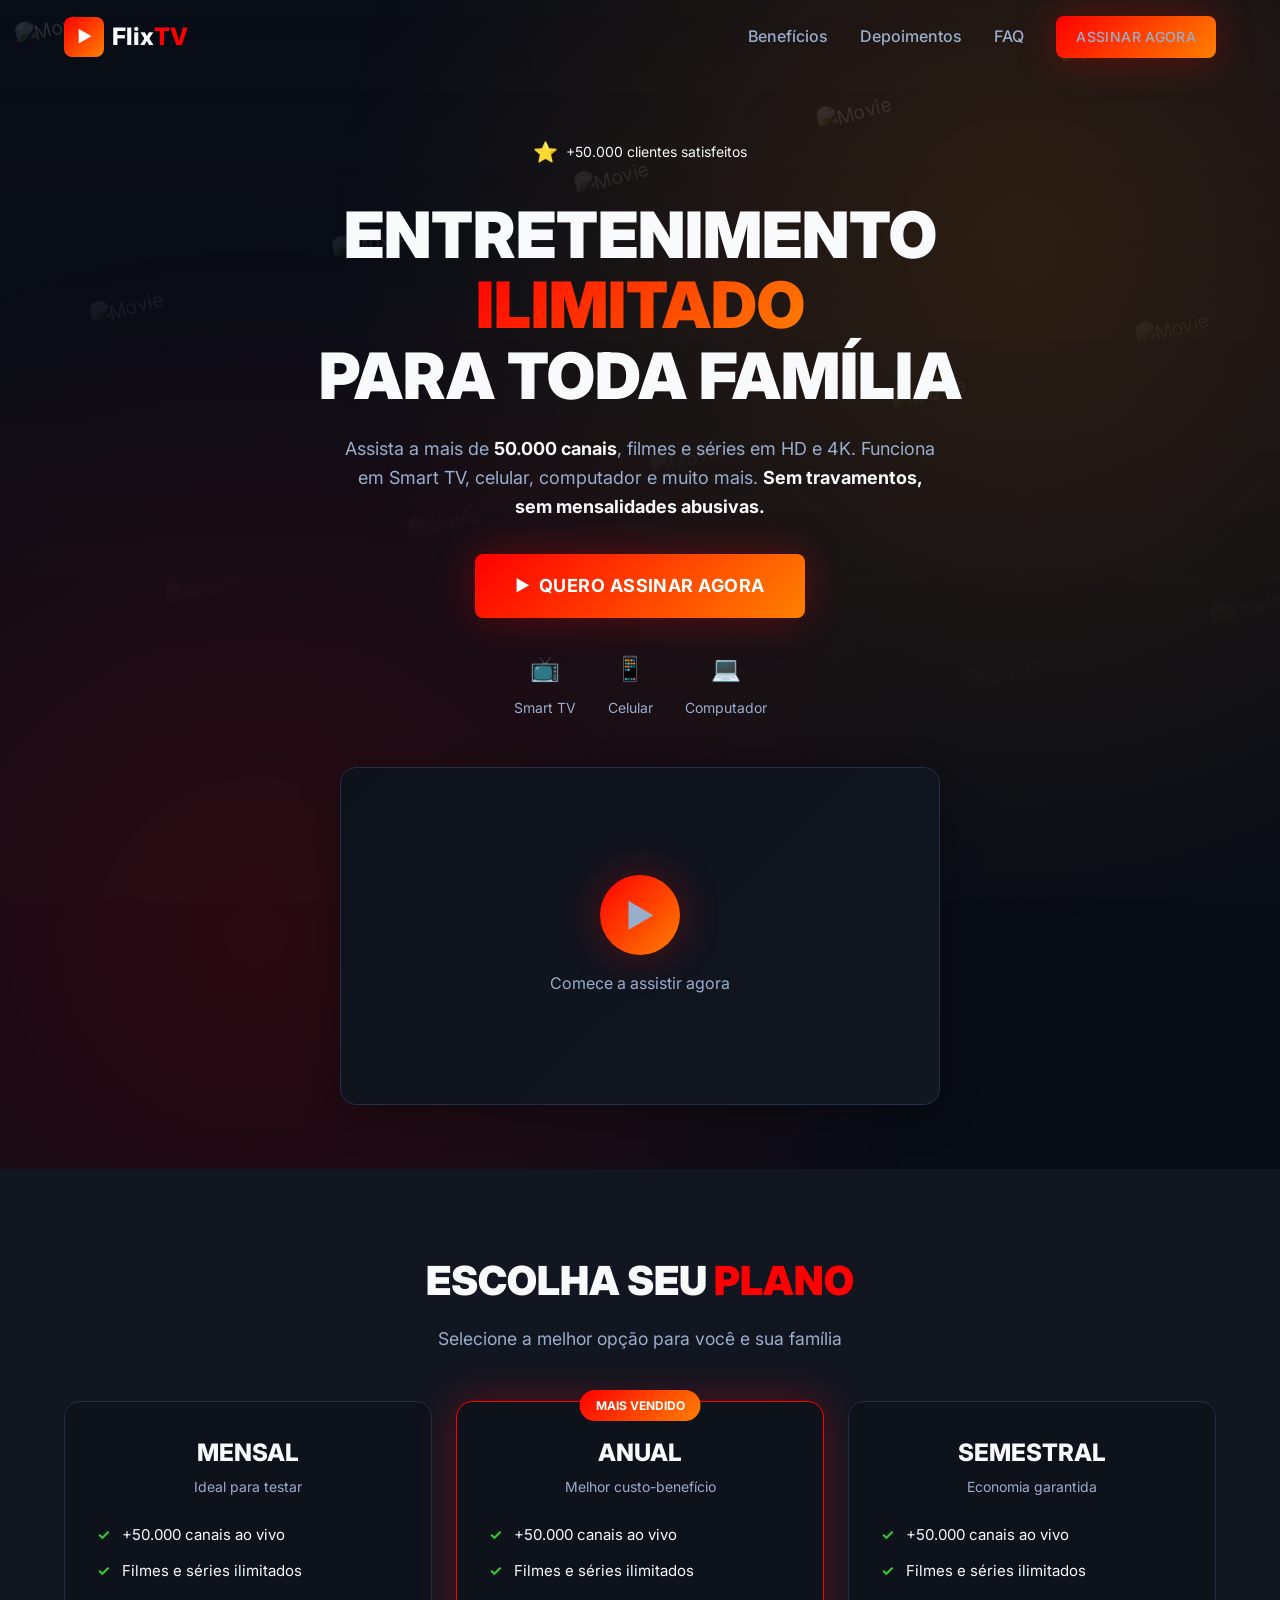
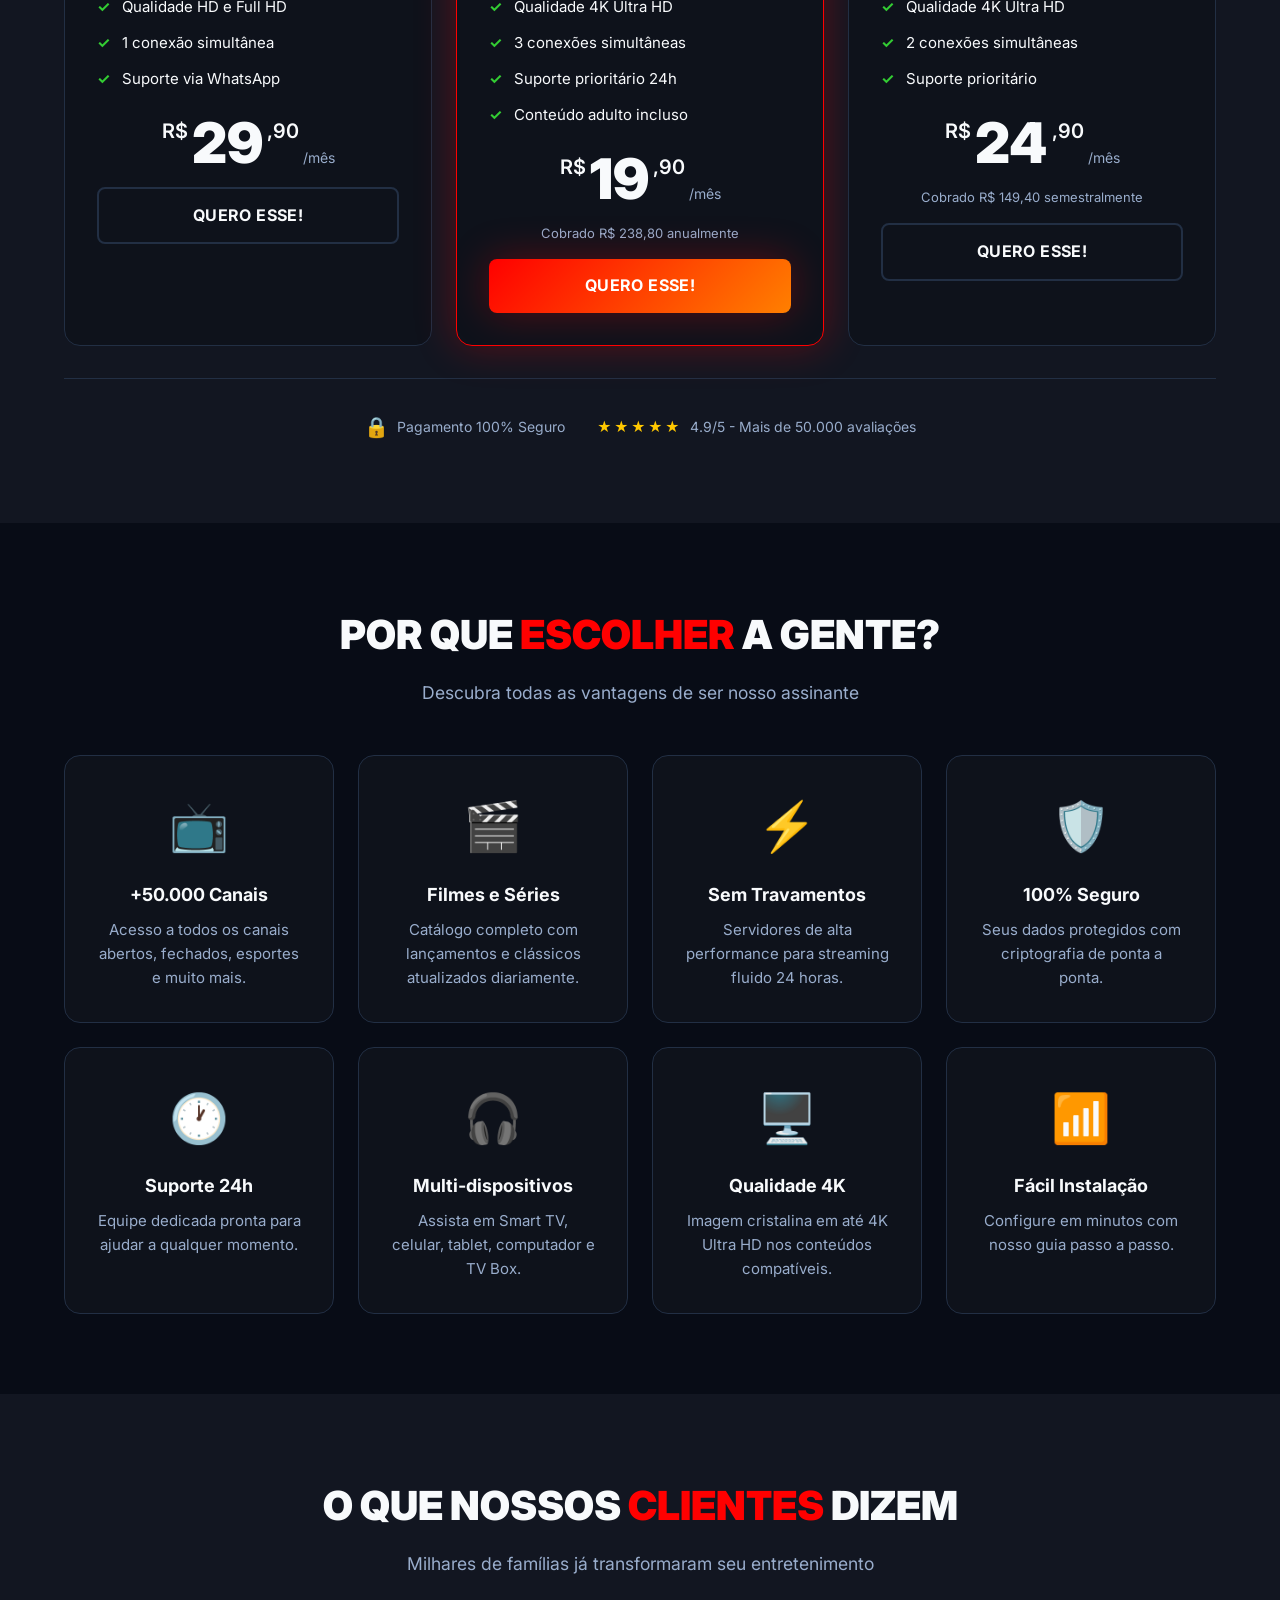
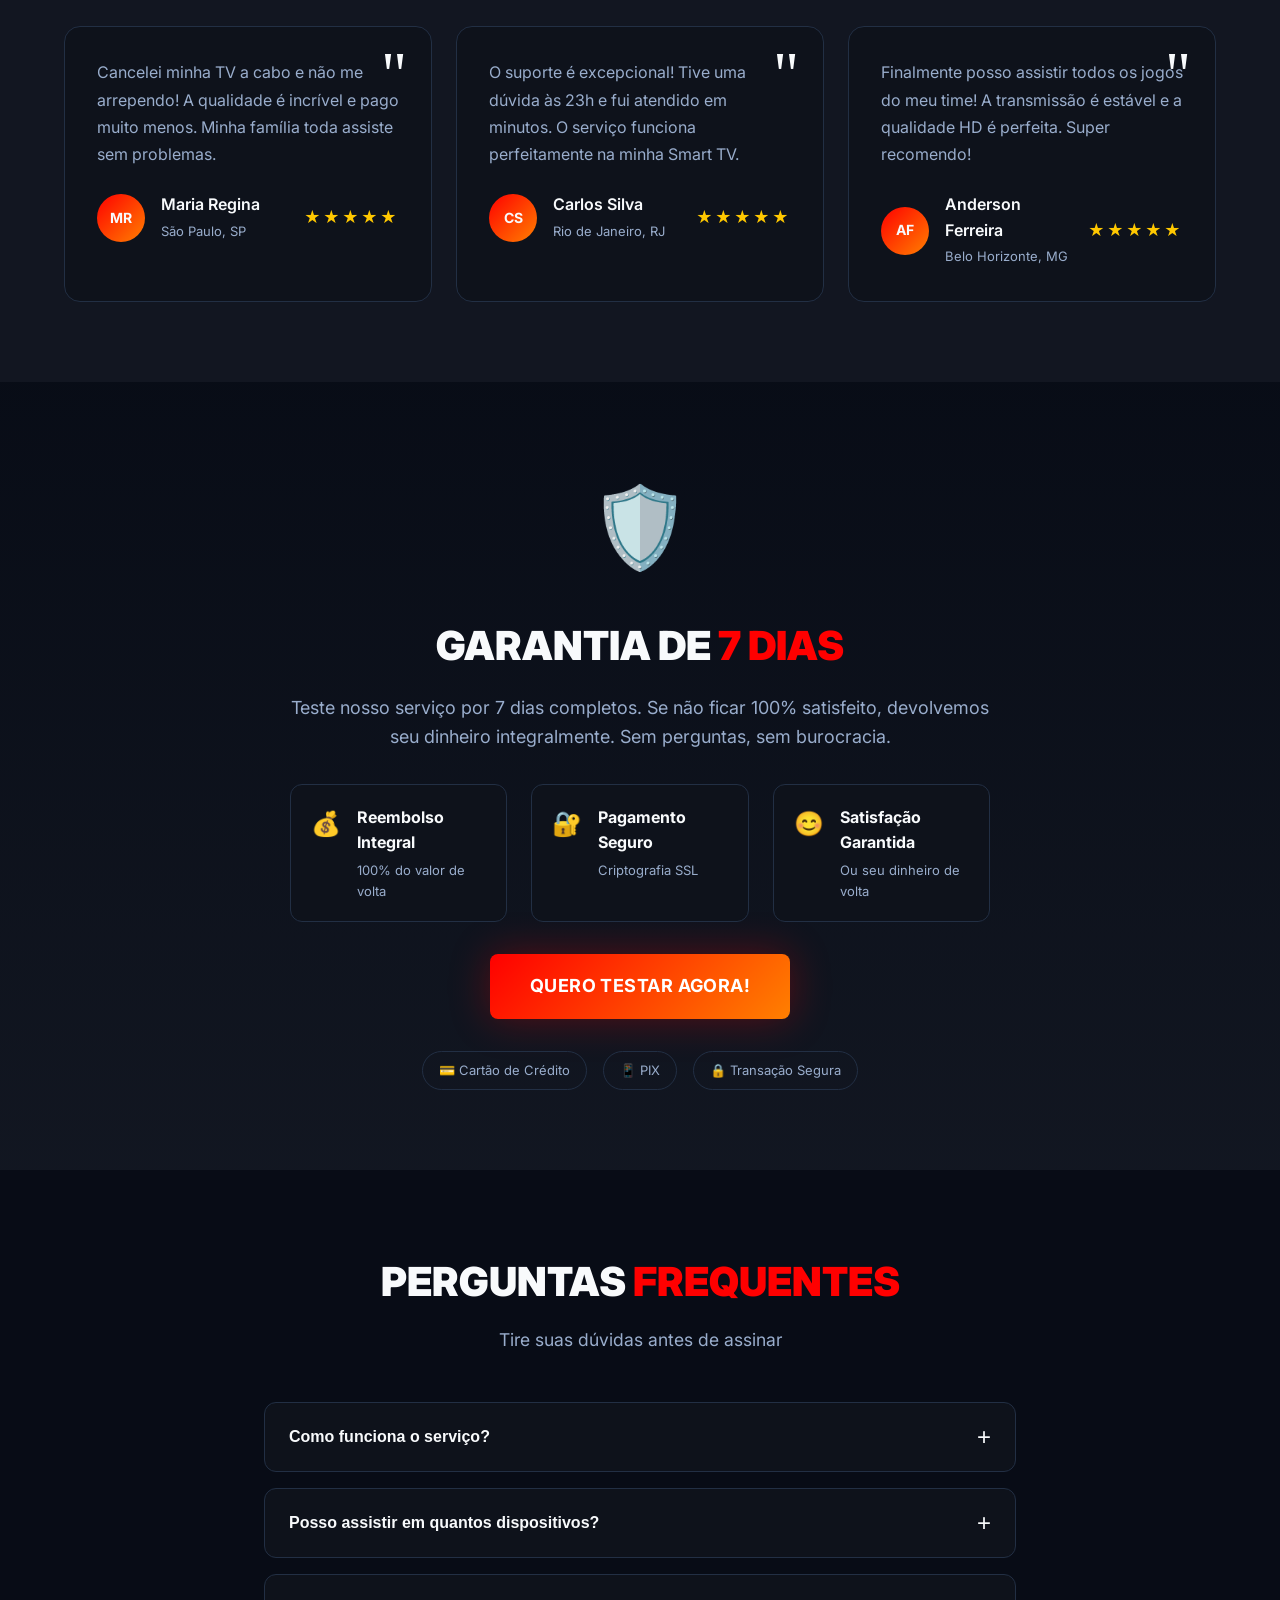
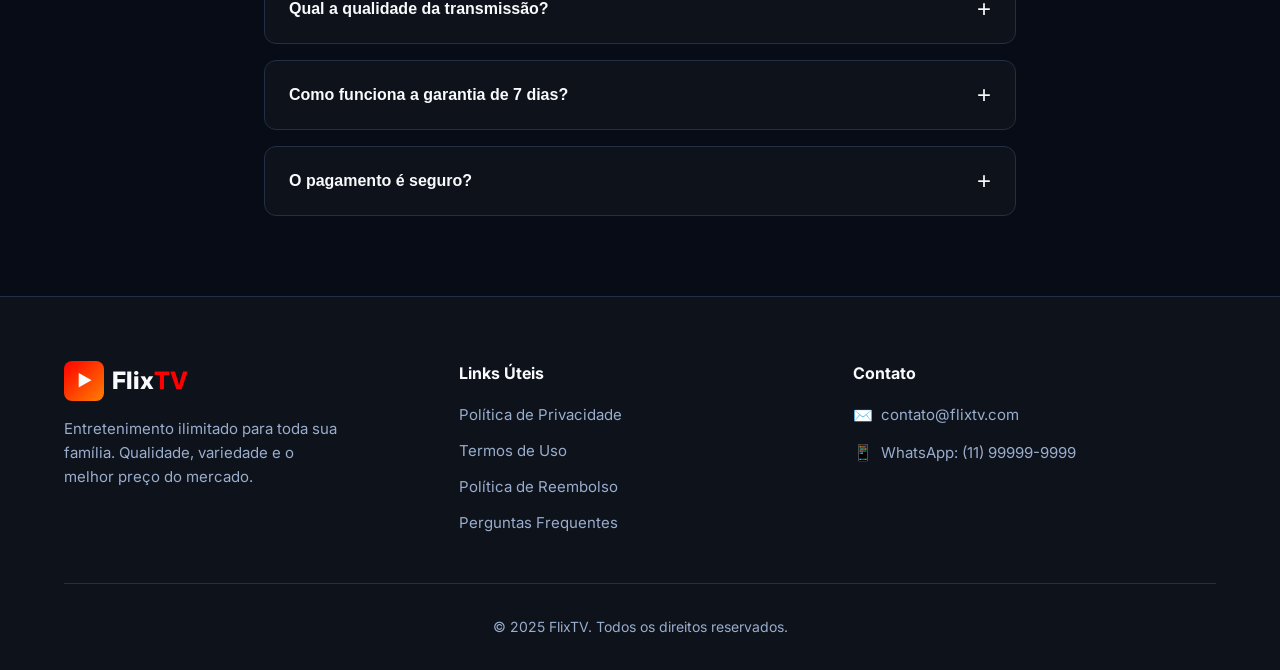
==== commit 26bab2ea: "Changes" ====
--- a/static-site/index.html
+++ b/static-site/index.html
@@ -18,6 +18,66 @@
   <link href="https://fonts.googleapis.com/css2?family=Inter:wght@400;500;600;700;800;900&display=swap" rel="stylesheet">
 </head>
 <body>
+  <!-- Movie Background Grid -->
+  <div class="movie-bg">
+    <div class="movie-grid">
+      <!-- Row 1 -->
+      <img src="https://image.tmdb.org/t/p/w300/qNBAXBIQlnOThrVvA6mA2B5ber9.jpg" alt="Movie" class="movie-poster">
+      <img src="https://image.tmdb.org/t/p/w300/8Gxv8gSFCU0XGDykEGv7zR1n2ua.jpg" alt="Movie" class="movie-poster">
+      <img src="https://image.tmdb.org/t/p/w300/7WsyChQLEftFiDOVTGkv3hFpyyt.jpg" alt="Movie" class="movie-poster">
+      <img src="https://image.tmdb.org/t/p/w300/sv1xJUazXeYqALzczSZ3O6nkH75.jpg" alt="Movie" class="movie-poster">
+      <img src="https://image.tmdb.org/t/p/w300/6MKr3KgOLmzOP6MSuZERO41Lpkt.jpg" alt="Movie" class="movie-poster">
+      <img src="https://image.tmdb.org/t/p/w300/1E5baAaEse26fej7uHcjOgEE2t2.jpg" alt="Movie" class="movie-poster">
+      <img src="https://image.tmdb.org/t/p/w300/pB8BM7pdSp6B6Ih7QZ4DrQ3PmJK.jpg" alt="Movie" class="movie-poster">
+      <img src="https://image.tmdb.org/t/p/w300/8cdWjvZQUExUUTzyp4t6EDMubfO.jpg" alt="Movie" class="movie-poster">
+      <!-- Row 2 -->
+      <img src="https://image.tmdb.org/t/p/w300/vpnVM9B6NMmQpWeZvzLvDESb2QY.jpg" alt="Movie" class="movie-poster">
+      <img src="https://image.tmdb.org/t/p/w300/qJ2tW6WMUDux911r6m7haRef0WH.jpg" alt="Movie" class="movie-poster">
+      <img src="https://image.tmdb.org/t/p/w300/hek3koDUyRQk7FIhPXsa6mT2Zc3.jpg" alt="Movie" class="movie-poster">
+      <img src="https://image.tmdb.org/t/p/w300/dB6Krk806zeqd0YNp2ngQ9zXteH.jpg" alt="Movie" class="movie-poster">
+      <img src="https://image.tmdb.org/t/p/w300/t6HIqrRAclMCA60NsSmeqe9RmNV.jpg" alt="Movie" class="movie-poster">
+      <img src="https://image.tmdb.org/t/p/w300/pIkRyD18kl4FhoCNQuWxWu5cBLM.jpg" alt="Movie" class="movie-poster">
+      <img src="https://image.tmdb.org/t/p/w300/vZloFAK7NmvMGKE7VSOvUGkhIat.jpg" alt="Movie" class="movie-poster">
+      <img src="https://image.tmdb.org/t/p/w300/3bhkrj58Vtu7enYsRolD1fZdja1.jpg" alt="Movie" class="movie-poster">
+      <!-- Row 3 -->
+      <img src="https://image.tmdb.org/t/p/w300/62HCnUTziyWcpDaBO2i1DX17ljH.jpg" alt="Movie" class="movie-poster">
+      <img src="https://image.tmdb.org/t/p/w300/8UlWHLMpgZm9bx6QYh0NFoq67TZ.jpg" alt="Movie" class="movie-poster">
+      <img src="https://image.tmdb.org/t/p/w300/arw2vcBveWOVZr6pxd9XTd1TdQa.jpg" alt="Movie" class="movie-poster">
+      <img src="https://image.tmdb.org/t/p/w300/kuf6dutpsT0vSVehic3EZIqkOBt.jpg" alt="Movie" class="movie-poster">
+      <img src="https://image.tmdb.org/t/p/w300/74xTEgt7R36Fvber9W9PAVs5tDA.jpg" alt="Movie" class="movie-poster">
+      <img src="https://image.tmdb.org/t/p/w300/gPbM0MK8CP8A174rmUwGsADNYKD.jpg" alt="Movie" class="movie-poster">
+      <img src="https://image.tmdb.org/t/p/w300/ztkUQFLlC19CCMYHW9o1zWhJRNq.jpg" alt="Movie" class="movie-poster">
+      <img src="https://image.tmdb.org/t/p/w300/wuMc08IPKEatf9rnMNXvIDxqP4W.jpg" alt="Movie" class="movie-poster">
+      <!-- Row 4 -->
+      <img src="https://image.tmdb.org/t/p/w300/d5NXSklXo0qyIYkgV94XAgMIckC.jpg" alt="Movie" class="movie-poster">
+      <img src="https://image.tmdb.org/t/p/w300/5Iw7zQTHVRBOYpA0V6z0yypOPZh.jpg" alt="Movie" class="movie-poster">
+      <img src="https://image.tmdb.org/t/p/w300/3GrRgt6CiLIUXUtoktcv1g2iwT5.jpg" alt="Movie" class="movie-poster">
+      <img src="https://image.tmdb.org/t/p/w300/udDclJoHjfjb8Ekgsd4FDteOkCU.jpg" alt="Movie" class="movie-poster">
+      <img src="https://image.tmdb.org/t/p/w300/saHP97rTPS5eLmrLQEcANmKrsFl.jpg" alt="Movie" class="movie-poster">
+      <img src="https://image.tmdb.org/t/p/w300/ePXuKdXZuJx8hHMNr2yM4jY2L7Z.jpg" alt="Movie" class="movie-poster">
+      <img src="https://image.tmdb.org/t/p/w300/rktDFPbfHfUbArZ6OOOKsXcv0Bm.jpg" alt="Movie" class="movie-poster">
+      <img src="https://image.tmdb.org/t/p/w300/wToO8opxkGwKgSfJ1JK8tGvkG6U.jpg" alt="Movie" class="movie-poster">
+      <!-- Row 5 -->
+      <img src="https://image.tmdb.org/t/p/w300/e1mjopzAS2KNsvpbpahQ1a6SkSn.jpg" alt="Movie" class="movie-poster">
+      <img src="https://image.tmdb.org/t/p/w300/6DrHO1jr3qVrViUO6s6kFiAGM7.jpg" alt="Movie" class="movie-poster">
+      <img src="https://image.tmdb.org/t/p/w300/9E2y5Q7WlCVNEhP5GiVTjhEhx1o.jpg" alt="Movie" class="movie-poster">
+      <img src="https://image.tmdb.org/t/p/w300/8Y43POKjjKDGI9MH89NW0NAzzp8.jpg" alt="Movie" class="movie-poster">
+      <img src="https://image.tmdb.org/t/p/w300/qW4crfED8mpNDadSmMdi7ZDzhXF.jpg" alt="Movie" class="movie-poster">
+      <img src="https://image.tmdb.org/t/p/w300/4m1Au3YkjqsxF8iwQy0fPYSxE0h.jpg" alt="Movie" class="movie-poster">
+      <img src="https://image.tmdb.org/t/p/w300/bOGkgRGdhrBYJSLpXaxhXVstddV.jpg" alt="Movie" class="movie-poster">
+      <img src="https://image.tmdb.org/t/p/w300/7IiTTgloJzvGI1TAYymCfbfl3vT.jpg" alt="Movie" class="movie-poster">
+      <!-- Row 6 -->
+      <img src="https://image.tmdb.org/t/p/w300/q6y0Go1tsGEsmtFryDOJo3dEmqu.jpg" alt="Movie" class="movie-poster">
+      <img src="https://image.tmdb.org/t/p/w300/7GsM4mtM0worCtIVeiQt28HieeN.jpg" alt="Movie" class="movie-poster">
+      <img src="https://image.tmdb.org/t/p/w300/6FfCtHmNpuoRzKzGmDT91bLpKGn.jpg" alt="Movie" class="movie-poster">
+      <img src="https://image.tmdb.org/t/p/w300/7WsyChQLEftFiDOVTGkv3hFpyyt.jpg" alt="Movie" class="movie-poster">
+      <img src="https://image.tmdb.org/t/p/w300/rCzpDGLbOoPwLjy3OAm5NUPOTrC.jpg" alt="Movie" class="movie-poster">
+      <img src="https://image.tmdb.org/t/p/w300/sKCr78MXSLixwmZ8DyJLrpMsd15.jpg" alt="Movie" class="movie-poster">
+      <img src="https://image.tmdb.org/t/p/w300/bQLrHIRNEkE3PdIWQrZHynQZazu.jpg" alt="Movie" class="movie-poster">
+      <img src="https://image.tmdb.org/t/p/w300/jpUrwaZfnNJxEYejsLiIqjYjhyH.jpg" alt="Movie" class="movie-poster">
+    </div>
+  </div>
+
   <!-- Header -->
   <header class="header" id="header">
     <div class="container header-content">
--- a/static-site/assets/css/style.css
+++ b/static-site/assets/css/style.css
@@ -289,6 +289,68 @@
 }
 
 /* ========================================
+   MOVIE BACKGROUND GRID
+======================================== */
+.movie-bg {
+  position: fixed;
+  top: 0;
+  left: 0;
+  width: 100%;
+  height: 100%;
+  z-index: 0;
+  overflow: hidden;
+  pointer-events: none;
+}
+
+.movie-grid {
+  position: absolute;
+  top: -30%;
+  left: -15%;
+  width: 130%;
+  height: 160%;
+  display: grid;
+  grid-template-columns: repeat(8, 1fr);
+  grid-template-rows: repeat(6, 1fr);
+  gap: 10px;
+  transform: rotate(-15deg) scale(1.2);
+  opacity: 0.4;
+}
+
+.movie-poster {
+  width: 100%;
+  height: 100%;
+  object-fit: cover;
+  border-radius: 8px;
+  filter: brightness(0.6) saturate(1.1);
+}
+
+.movie-bg::after {
+  content: '';
+  position: absolute;
+  top: 0;
+  left: 0;
+  width: 100%;
+  height: 100%;
+  background: linear-gradient(
+    180deg,
+    rgba(10, 14, 23, 0.4) 0%,
+    rgba(10, 14, 23, 0.7) 30%,
+    rgba(10, 14, 23, 0.9) 60%,
+    rgba(10, 14, 23, 0.98) 80%,
+    rgba(10, 14, 23, 1) 100%
+  );
+  pointer-events: none;
+}
+
+@media (max-width: 768px) {
+  .movie-grid {
+    grid-template-columns: repeat(5, 1fr);
+    grid-template-rows: repeat(8, 1fr);
+    gap: 6px;
+  }
+}
+
+/* ========================================
    HERO SECTION
 ======================================== */
 .hero {
@@ -297,16 +359,17 @@
   display: flex;
   align-items: center;
   padding: 8rem 0 4rem;
-  background: var(--gradient-hero);
+  background: transparent;
   overflow: hidden;
+  z-index: 1;
 }
 
 .hero-bg-animation {
   position: absolute;
   inset: 0;
   background: 
-    radial-gradient(circle at 20% 80%, hsla(0, 100%, 50%, 0.1) 0%, transparent 50%),
-    radial-gradient(circle at 80% 20%, hsla(30, 100%, 50%, 0.1) 0%, transparent 50%);
+    radial-gradient(circle at 20% 80%, hsla(0, 100%, 50%, 0.15) 0%, transparent 50%),
+    radial-gradient(circle at 80% 20%, hsla(30, 100%, 50%, 0.15) 0%, transparent 50%);
   animation: bgPulse 8s ease-in-out infinite;
 }
 
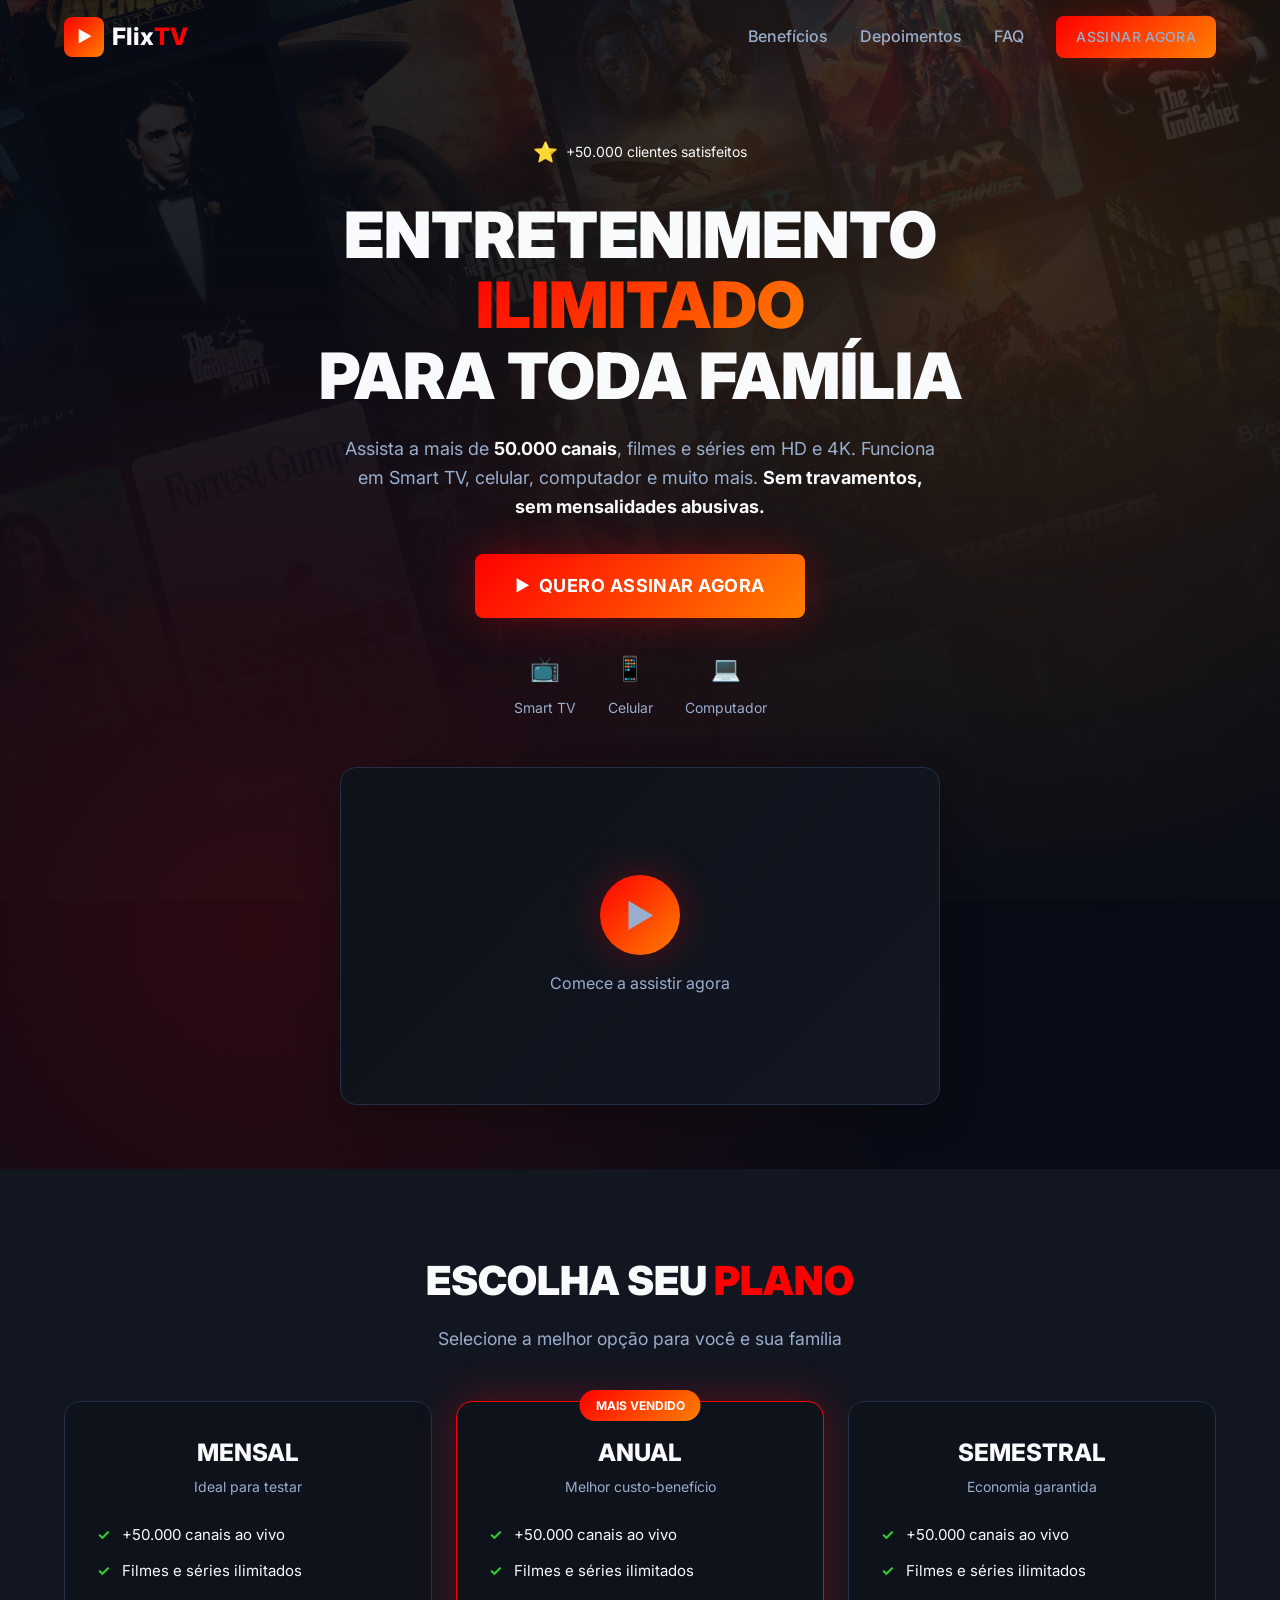
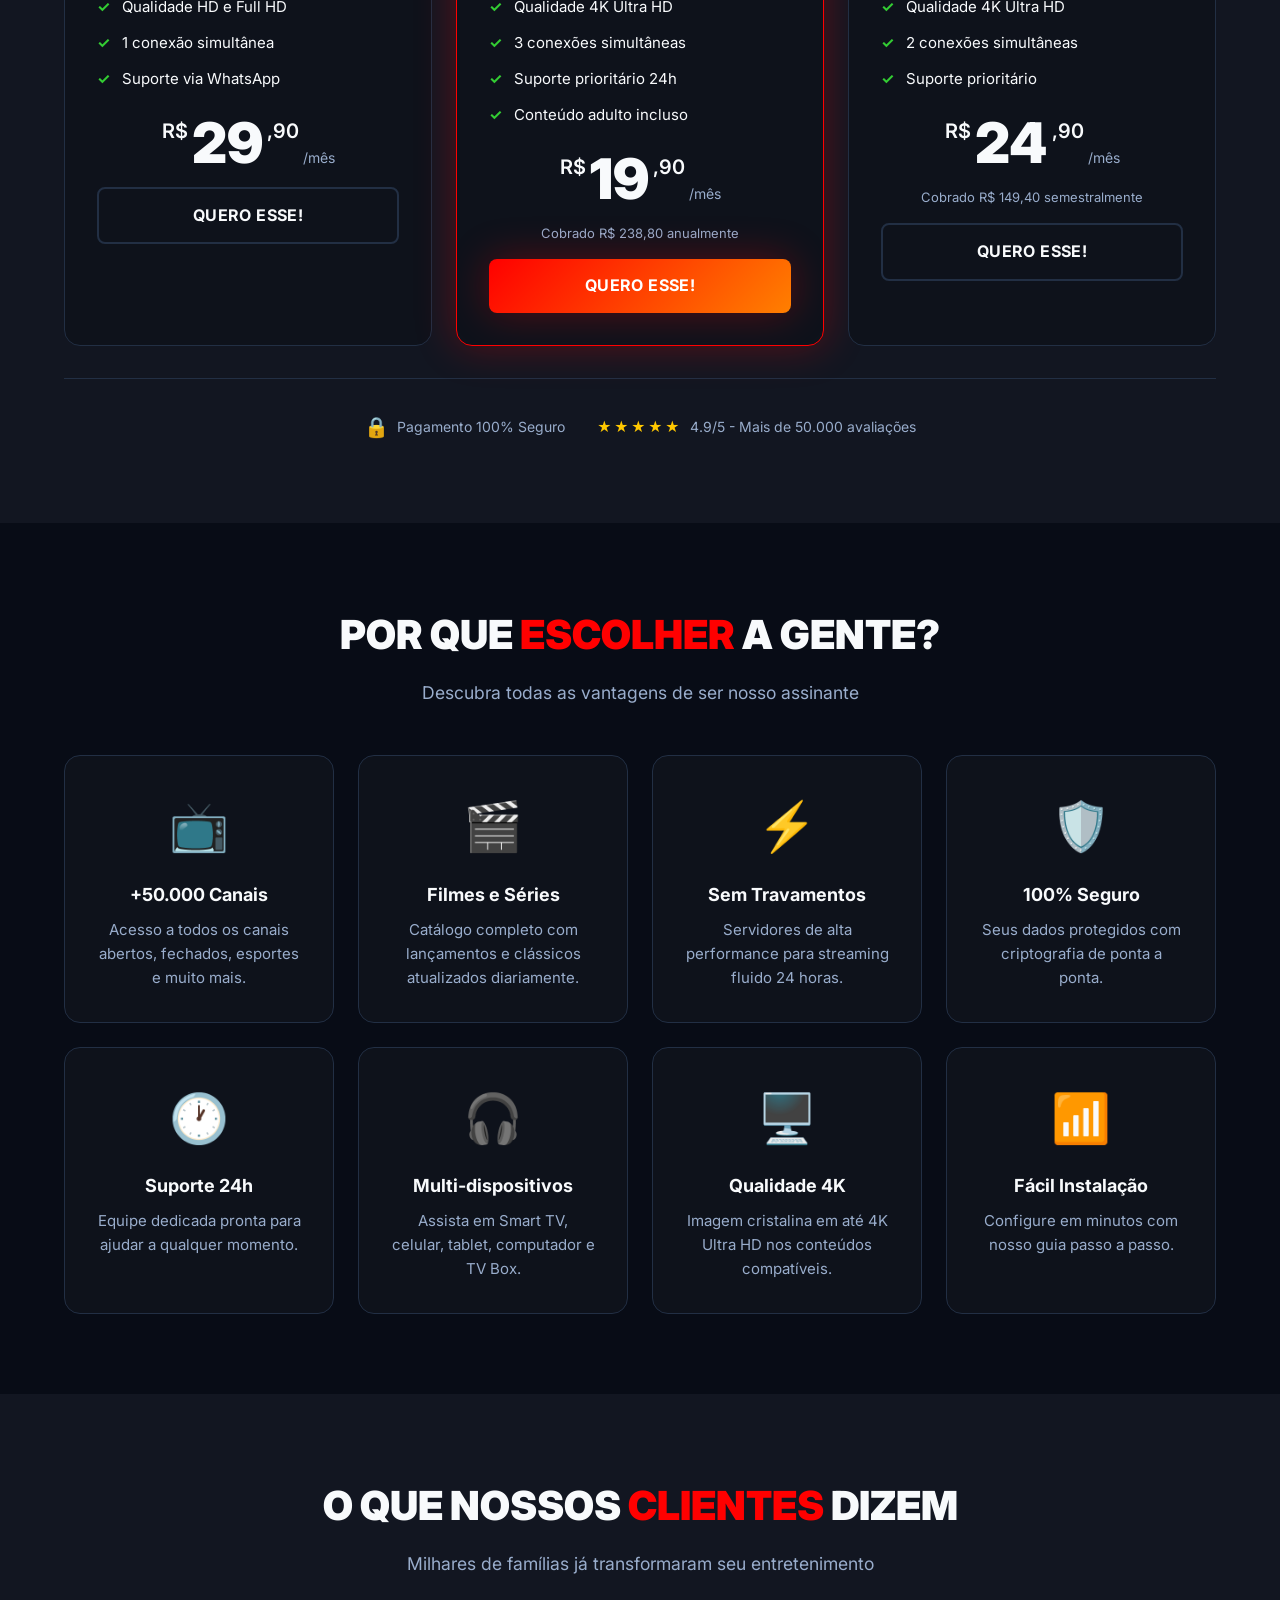
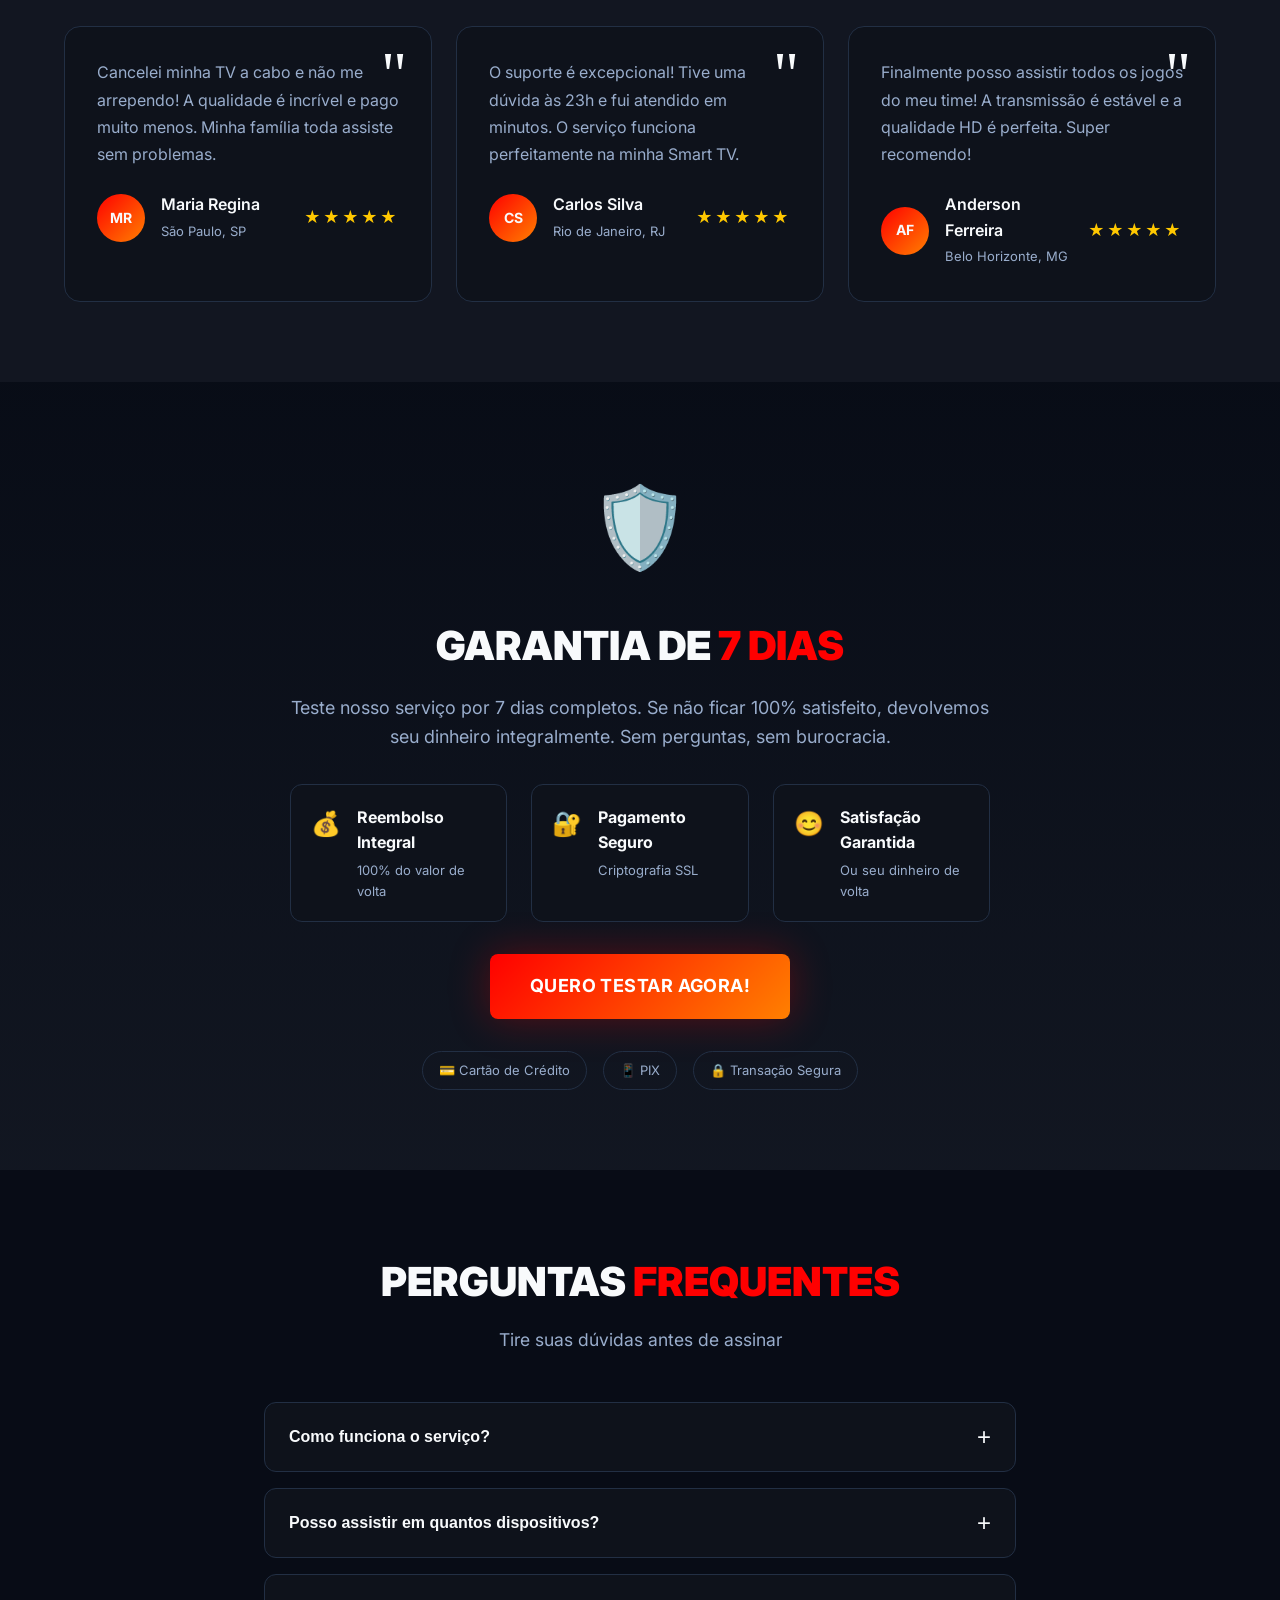
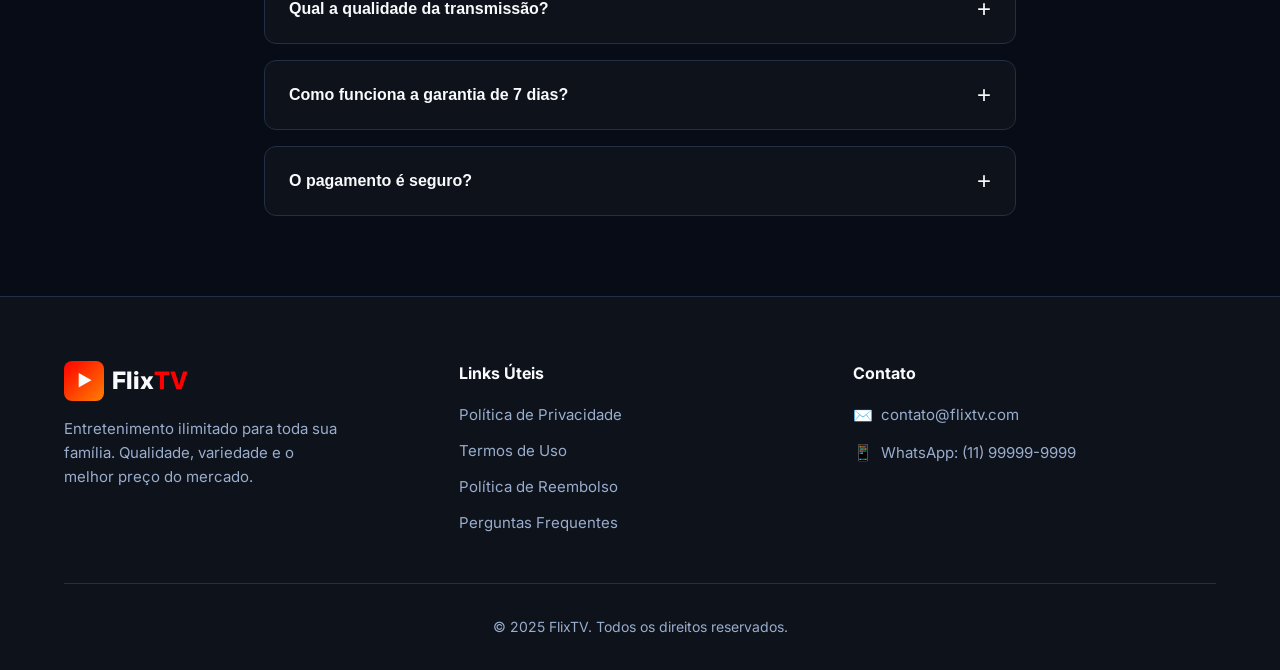
==== commit 42be0687: "Atualiza posters locais Troca posters de exemplo por imagens locais hospedadas no servidor e atualiz" ====
--- a/static-site/index.html
+++ b/static-site/index.html
@@ -22,59 +22,59 @@
   <div class="movie-bg">
     <div class="movie-grid">
       <!-- Row 1 -->
-      <img src="https://image.tmdb.org/t/p/w300/qNBAXBIQlnOThrVvA6mA2B5ber9.jpg" alt="Movie" class="movie-poster">
-      <img src="https://image.tmdb.org/t/p/w300/8Gxv8gSFCU0XGDykEGv7zR1n2ua.jpg" alt="Movie" class="movie-poster">
-      <img src="https://image.tmdb.org/t/p/w300/7WsyChQLEftFiDOVTGkv3hFpyyt.jpg" alt="Movie" class="movie-poster">
-      <img src="https://image.tmdb.org/t/p/w300/sv1xJUazXeYqALzczSZ3O6nkH75.jpg" alt="Movie" class="movie-poster">
-      <img src="https://image.tmdb.org/t/p/w300/6MKr3KgOLmzOP6MSuZERO41Lpkt.jpg" alt="Movie" class="movie-poster">
-      <img src="https://image.tmdb.org/t/p/w300/1E5baAaEse26fej7uHcjOgEE2t2.jpg" alt="Movie" class="movie-poster">
-      <img src="https://image.tmdb.org/t/p/w300/pB8BM7pdSp6B6Ih7QZ4DrQ3PmJK.jpg" alt="Movie" class="movie-poster">
-      <img src="https://image.tmdb.org/t/p/w300/8cdWjvZQUExUUTzyp4t6EDMubfO.jpg" alt="Movie" class="movie-poster">
+      <img src="assets/images/poster-02.jpg" alt="Movie" class="movie-poster">
+      <img src="assets/images/poster-02.jpg" alt="Movie" class="movie-poster">
+      <img src="assets/images/poster-03.jpg" alt="Movie" class="movie-poster">
+      <img src="assets/images/poster-04.jpg" alt="Movie" class="movie-poster">
+      <img src="assets/images/poster-05.jpg" alt="Movie" class="movie-poster">
+      <img src="assets/images/poster-06.jpg" alt="Movie" class="movie-poster">
+      <img src="assets/images/poster-07.jpg" alt="Movie" class="movie-poster">
+      <img src="assets/images/poster-08.jpg" alt="Movie" class="movie-poster">
       <!-- Row 2 -->
-      <img src="https://image.tmdb.org/t/p/w300/vpnVM9B6NMmQpWeZvzLvDESb2QY.jpg" alt="Movie" class="movie-poster">
-      <img src="https://image.tmdb.org/t/p/w300/qJ2tW6WMUDux911r6m7haRef0WH.jpg" alt="Movie" class="movie-poster">
-      <img src="https://image.tmdb.org/t/p/w300/hek3koDUyRQk7FIhPXsa6mT2Zc3.jpg" alt="Movie" class="movie-poster">
-      <img src="https://image.tmdb.org/t/p/w300/dB6Krk806zeqd0YNp2ngQ9zXteH.jpg" alt="Movie" class="movie-poster">
-      <img src="https://image.tmdb.org/t/p/w300/t6HIqrRAclMCA60NsSmeqe9RmNV.jpg" alt="Movie" class="movie-poster">
-      <img src="https://image.tmdb.org/t/p/w300/pIkRyD18kl4FhoCNQuWxWu5cBLM.jpg" alt="Movie" class="movie-poster">
-      <img src="https://image.tmdb.org/t/p/w300/vZloFAK7NmvMGKE7VSOvUGkhIat.jpg" alt="Movie" class="movie-poster">
-      <img src="https://image.tmdb.org/t/p/w300/3bhkrj58Vtu7enYsRolD1fZdja1.jpg" alt="Movie" class="movie-poster">
+      <img src="assets/images/poster-09.jpg" alt="Movie" class="movie-poster">
+      <img src="assets/images/poster-10.jpg" alt="Movie" class="movie-poster">
+      <img src="assets/images/poster-11.jpg" alt="Movie" class="movie-poster">
+      <img src="assets/images/poster-12.jpg" alt="Movie" class="movie-poster">
+      <img src="assets/images/poster-13.jpg" alt="Movie" class="movie-poster">
+      <img src="assets/images/poster-14.jpg" alt="Movie" class="movie-poster">
+      <img src="assets/images/poster-16.jpg" alt="Movie" class="movie-poster">
+      <img src="assets/images/poster-16.jpg" alt="Movie" class="movie-poster">
       <!-- Row 3 -->
-      <img src="https://image.tmdb.org/t/p/w300/62HCnUTziyWcpDaBO2i1DX17ljH.jpg" alt="Movie" class="movie-poster">
-      <img src="https://image.tmdb.org/t/p/w300/8UlWHLMpgZm9bx6QYh0NFoq67TZ.jpg" alt="Movie" class="movie-poster">
-      <img src="https://image.tmdb.org/t/p/w300/arw2vcBveWOVZr6pxd9XTd1TdQa.jpg" alt="Movie" class="movie-poster">
-      <img src="https://image.tmdb.org/t/p/w300/kuf6dutpsT0vSVehic3EZIqkOBt.jpg" alt="Movie" class="movie-poster">
-      <img src="https://image.tmdb.org/t/p/w300/74xTEgt7R36Fvber9W9PAVs5tDA.jpg" alt="Movie" class="movie-poster">
-      <img src="https://image.tmdb.org/t/p/w300/gPbM0MK8CP8A174rmUwGsADNYKD.jpg" alt="Movie" class="movie-poster">
-      <img src="https://image.tmdb.org/t/p/w300/ztkUQFLlC19CCMYHW9o1zWhJRNq.jpg" alt="Movie" class="movie-poster">
-      <img src="https://image.tmdb.org/t/p/w300/wuMc08IPKEatf9rnMNXvIDxqP4W.jpg" alt="Movie" class="movie-poster">
+      <img src="assets/images/poster-17.jpg" alt="Movie" class="movie-poster">
+      <img src="assets/images/poster-18.jpg" alt="Movie" class="movie-poster">
+      <img src="assets/images/poster-19.jpg" alt="Movie" class="movie-poster">
+      <img src="assets/images/poster-20.jpg" alt="Movie" class="movie-poster">
+      <img src="assets/images/poster-22.jpg" alt="Movie" class="movie-poster">
+      <img src="assets/images/poster-22.jpg" alt="Movie" class="movie-poster">
+      <img src="assets/images/poster-23.jpg" alt="Movie" class="movie-poster">
+      <img src="assets/images/poster-24.jpg" alt="Movie" class="movie-poster">
       <!-- Row 4 -->
-      <img src="https://image.tmdb.org/t/p/w300/d5NXSklXo0qyIYkgV94XAgMIckC.jpg" alt="Movie" class="movie-poster">
-      <img src="https://image.tmdb.org/t/p/w300/5Iw7zQTHVRBOYpA0V6z0yypOPZh.jpg" alt="Movie" class="movie-poster">
-      <img src="https://image.tmdb.org/t/p/w300/3GrRgt6CiLIUXUtoktcv1g2iwT5.jpg" alt="Movie" class="movie-poster">
-      <img src="https://image.tmdb.org/t/p/w300/udDclJoHjfjb8Ekgsd4FDteOkCU.jpg" alt="Movie" class="movie-poster">
-      <img src="https://image.tmdb.org/t/p/w300/saHP97rTPS5eLmrLQEcANmKrsFl.jpg" alt="Movie" class="movie-poster">
-      <img src="https://image.tmdb.org/t/p/w300/ePXuKdXZuJx8hHMNr2yM4jY2L7Z.jpg" alt="Movie" class="movie-poster">
-      <img src="https://image.tmdb.org/t/p/w300/rktDFPbfHfUbArZ6OOOKsXcv0Bm.jpg" alt="Movie" class="movie-poster">
-      <img src="https://image.tmdb.org/t/p/w300/wToO8opxkGwKgSfJ1JK8tGvkG6U.jpg" alt="Movie" class="movie-poster">
+      <img src="assets/images/poster-25.jpg" alt="Movie" class="movie-poster">
+      <img src="assets/images/poster-26.jpg" alt="Movie" class="movie-poster">
+      <img src="assets/images/poster-27.jpg" alt="Movie" class="movie-poster">
+      <img src="assets/images/poster-28.jpg" alt="Movie" class="movie-poster">
+      <img src="assets/images/poster-29.jpg" alt="Movie" class="movie-poster">
+      <img src="assets/images/poster-30.jpg" alt="Movie" class="movie-poster">
+      <img src="assets/images/poster-31.jpg" alt="Movie" class="movie-poster">
+      <img src="assets/images/poster-32.jpg" alt="Movie" class="movie-poster">
       <!-- Row 5 -->
-      <img src="https://image.tmdb.org/t/p/w300/e1mjopzAS2KNsvpbpahQ1a6SkSn.jpg" alt="Movie" class="movie-poster">
-      <img src="https://image.tmdb.org/t/p/w300/6DrHO1jr3qVrViUO6s6kFiAGM7.jpg" alt="Movie" class="movie-poster">
-      <img src="https://image.tmdb.org/t/p/w300/9E2y5Q7WlCVNEhP5GiVTjhEhx1o.jpg" alt="Movie" class="movie-poster">
-      <img src="https://image.tmdb.org/t/p/w300/8Y43POKjjKDGI9MH89NW0NAzzp8.jpg" alt="Movie" class="movie-poster">
-      <img src="https://image.tmdb.org/t/p/w300/qW4crfED8mpNDadSmMdi7ZDzhXF.jpg" alt="Movie" class="movie-poster">
-      <img src="https://image.tmdb.org/t/p/w300/4m1Au3YkjqsxF8iwQy0fPYSxE0h.jpg" alt="Movie" class="movie-poster">
-      <img src="https://image.tmdb.org/t/p/w300/bOGkgRGdhrBYJSLpXaxhXVstddV.jpg" alt="Movie" class="movie-poster">
-      <img src="https://image.tmdb.org/t/p/w300/7IiTTgloJzvGI1TAYymCfbfl3vT.jpg" alt="Movie" class="movie-poster">
+      <img src="assets/images/poster-34.jpg" alt="Movie" class="movie-poster">
+      <img src="assets/images/poster-34.jpg" alt="Movie" class="movie-poster">
+      <img src="assets/images/poster-35.jpg" alt="Movie" class="movie-poster">
+      <img src="assets/images/poster-36.jpg" alt="Movie" class="movie-poster">
+      <img src="assets/images/poster-37.jpg" alt="Movie" class="movie-poster">
+      <img src="assets/images/poster-38.jpg" alt="Movie" class="movie-poster">
+      <img src="assets/images/poster-39.jpg" alt="Movie" class="movie-poster">
+      <img src="assets/images/poster-40.jpg" alt="Movie" class="movie-poster">
       <!-- Row 6 -->
-      <img src="https://image.tmdb.org/t/p/w300/q6y0Go1tsGEsmtFryDOJo3dEmqu.jpg" alt="Movie" class="movie-poster">
-      <img src="https://image.tmdb.org/t/p/w300/7GsM4mtM0worCtIVeiQt28HieeN.jpg" alt="Movie" class="movie-poster">
-      <img src="https://image.tmdb.org/t/p/w300/6FfCtHmNpuoRzKzGmDT91bLpKGn.jpg" alt="Movie" class="movie-poster">
-      <img src="https://image.tmdb.org/t/p/w300/7WsyChQLEftFiDOVTGkv3hFpyyt.jpg" alt="Movie" class="movie-poster">
-      <img src="https://image.tmdb.org/t/p/w300/rCzpDGLbOoPwLjy3OAm5NUPOTrC.jpg" alt="Movie" class="movie-poster">
-      <img src="https://image.tmdb.org/t/p/w300/sKCr78MXSLixwmZ8DyJLrpMsd15.jpg" alt="Movie" class="movie-poster">
-      <img src="https://image.tmdb.org/t/p/w300/bQLrHIRNEkE3PdIWQrZHynQZazu.jpg" alt="Movie" class="movie-poster">
-      <img src="https://image.tmdb.org/t/p/w300/jpUrwaZfnNJxEYejsLiIqjYjhyH.jpg" alt="Movie" class="movie-poster">
+      <img src="assets/images/poster-41.jpg" alt="Movie" class="movie-poster">
+      <img src="assets/images/poster-42.jpg" alt="Movie" class="movie-poster">
+      <img src="assets/images/poster-44.jpg" alt="Movie" class="movie-poster">
+      <img src="assets/images/poster-03.jpg" alt="Movie" class="movie-poster">
+      <img src="assets/images/poster-44.jpg" alt="Movie" class="movie-poster">
+      <img src="assets/images/poster-45.jpg" alt="Movie" class="movie-poster">
+      <img src="assets/images/poster-46.jpg" alt="Movie" class="movie-poster">
+      <img src="assets/images/poster-45.jpg" alt="Movie" class="movie-poster">
     </div>
   </div>
 
--- a/static-site/assets/css/style.css
+++ b/static-site/assets/css/style.css
@@ -314,6 +314,25 @@
   gap: 10px;
   transform: rotate(-15deg) scale(1.2);
   opacity: 0.4;
+  animation: slowDrift 60s linear infinite;
+}
+
+@keyframes slowDrift {
+  0% {
+    transform: rotate(-15deg) scale(1.2) translate(0, 0);
+  }
+  25% {
+    transform: rotate(-15deg) scale(1.2) translate(-2%, -1%);
+  }
+  50% {
+    transform: rotate(-15deg) scale(1.2) translate(-1%, -2%);
+  }
+  75% {
+    transform: rotate(-15deg) scale(1.2) translate(1%, -1%);
+  }
+  100% {
+    transform: rotate(-15deg) scale(1.2) translate(0, 0);
+  }
 }
 
 .movie-poster {
